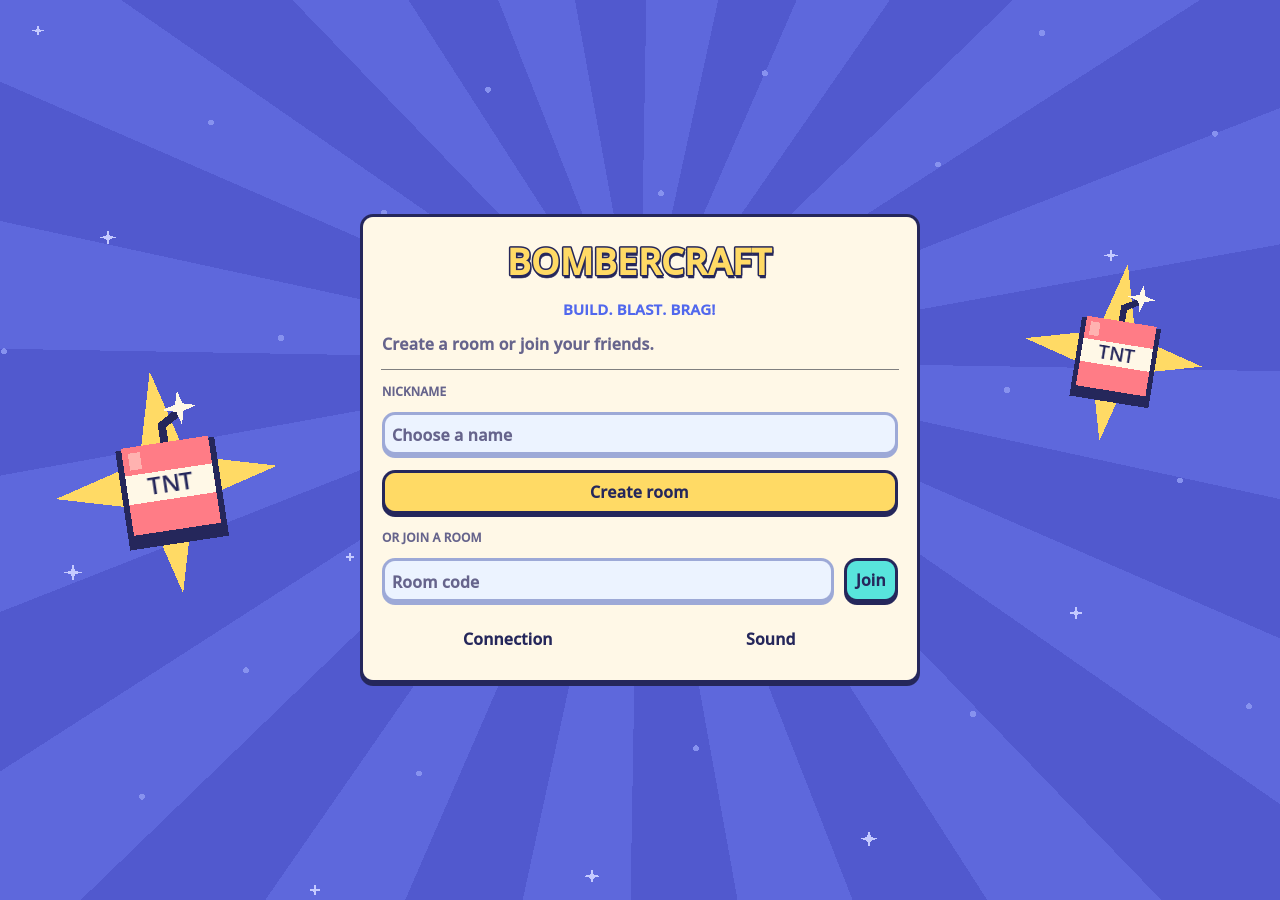
==== index.html @ b87f7336 "Bump" ====
<!DOCTYPE html>
<html lang="en">
	<head>
		<meta charset="utf-8">
		<meta name="viewport" content="width=device-width, user-scalable=no, initial-scale=1.0">
		<title>BomberCraft</title>
		<style>
html, body, #canvas {
	margin: 0;
	padding: 0;
	border: 0;
}

body {
	color: white;
	background-color: black;
	overflow: hidden;
	touch-action: none;
}

#canvas {
	display: block;
}

#canvas:focus {
	outline: none;
}

#status, #status-splash, #status-progress {
	position: absolute;
	left: 0;
	right: 0;
}

#status, #status-splash {
	top: 0;
	bottom: 0;
}

#status {
	background-color: #242424;
	display: flex;
	flex-direction: column;
	justify-content: center;
	align-items: center;
	visibility: hidden;
}

#status-splash {
	max-height: 100%;
	max-width: 100%;
	margin: auto;
}

#status-splash.show-image--false {
	display: none;
}

#status-splash.fullsize--true {
	height: 100%;
	width: 100%;
	object-fit: contain;
}

#status-splash.use-filter--false {
	image-rendering: pixelated;
}

#status-progress, #status-notice {
	display: none;
}

#status-progress {
	bottom: 10%;
	width: 50%;
	margin: 0 auto;
}

#status-notice {
	background-color: #5b3943;
	border-radius: 0.5rem;
	border: 1px solid #9b3943;
	color: #e0e0e0;
	font-family: 'Noto Sans', 'Droid Sans', Arial, sans-serif;
	line-height: 1.3;
	margin: 0 2rem;
	overflow: hidden;
	padding: 1rem;
	text-align: center;
	z-index: 1;
}
		</style>
		<link id="-gd-engine-icon" rel="icon" type="image/png" href="index.icon.png" />
<link rel="apple-touch-icon" href="index.apple-touch-icon.png"/>

	</head>
	<body>
		<canvas id="canvas">
			Your browser does not support the canvas tag.
		</canvas>

		<noscript>
			Your browser does not support JavaScript.
		</noscript>

		<div id="status">
			<img id="status-splash" class="show-image--true fullsize--true use-filter--true" src="index.png" alt="">
			<progress id="status-progress"></progress>
			<div id="status-notice"></div>
		</div>

		<script src="index.js"></script>
		<script>
const GODOT_CONFIG = {"args":[],"canvasResizePolicy":2,"emscriptenPoolSize":8,"ensureCrossOriginIsolationHeaders":true,"executable":"index","experimentalVK":false,"fileSizes":{"index.pck":585240,"index.wasm":37902138},"focusCanvas":true,"gdextensionLibs":[],"godotPoolSize":4};
const GODOT_THREADS_ENABLED = false;
const engine = new Engine(GODOT_CONFIG);

(function () {
	const statusOverlay = document.getElementById('status');
	const statusProgress = document.getElementById('status-progress');
	const statusNotice = document.getElementById('status-notice');

	let initializing = true;
	let statusMode = '';

	function setStatusMode(mode) {
		if (statusMode === mode || !initializing) {
			return;
		}
		if (mode === 'hidden') {
			statusOverlay.remove();
			initializing = false;
			return;
		}
		statusOverlay.style.visibility = 'visible';
		statusProgress.style.display = mode === 'progress' ? 'block' : 'none';
		statusNotice.style.display = mode === 'notice' ? 'block' : 'none';
		statusMode = mode;
	}

	function setStatusNotice(text) {
		while (statusNotice.lastChild) {
			statusNotice.removeChild(statusNotice.lastChild);
		}
		const lines = text.split('\n');
		lines.forEach((line) => {
			statusNotice.appendChild(document.createTextNode(line));
			statusNotice.appendChild(document.createElement('br'));
		});
	}

	function displayFailureNotice(err) {
		console.error(err);
		if (err instanceof Error) {
			setStatusNotice(err.message);
		} else if (typeof err === 'string') {
			setStatusNotice(err);
		} else {
			setStatusNotice('An unknown error occurred.');
		}
		setStatusMode('notice');
		initializing = false;
	}

	const missing = Engine.getMissingFeatures({
		threads: GODOT_THREADS_ENABLED,
	});

	if (missing.length !== 0) {
		if (GODOT_CONFIG['serviceWorker'] && GODOT_CONFIG['ensureCrossOriginIsolationHeaders'] && 'serviceWorker' in navigator) {
			let serviceWorkerRegistrationPromise;
			try {
				serviceWorkerRegistrationPromise = navigator.serviceWorker.getRegistration();
			} catch (err) {
				serviceWorkerRegistrationPromise = Promise.reject(new Error('Service worker registration failed.'));
			}
			// There's a chance that installing the service worker would fix the issue
			Promise.race([
				serviceWorkerRegistrationPromise.then((registration) => {
					if (registration != null) {
						return Promise.reject(new Error('Service worker already exists.'));
					}
					return registration;
				}).then(() => engine.installServiceWorker()),
				// For some reason, `getRegistration()` can stall
				new Promise((resolve) => {
					setTimeout(() => resolve(), 2000);
				}),
			]).then(() => {
				// Reload if there was no error.
				window.location.reload();
			}).catch((err) => {
				console.error('Error while registering service worker:', err);
			});
		} else {
			// Display the message as usual
			const missingMsg = 'Error\nThe following features required to run Godot projects on the Web are missing:\n';
			displayFailureNotice(missingMsg + missing.join('\n'));
		}
	} else {
		setStatusMode('progress');
		engine.startGame({
			'onProgress': function (current, total) {
				if (current > 0 && total > 0) {
					statusProgress.value = current;
					statusProgress.max = total;
				} else {
					statusProgress.removeAttribute('value');
					statusProgress.removeAttribute('max');
				}
			},
		}).then(() => {
			setStatusMode('hidden');
		}, displayFailureNotice);
	}
}());
		</script>
	</body>
</html>
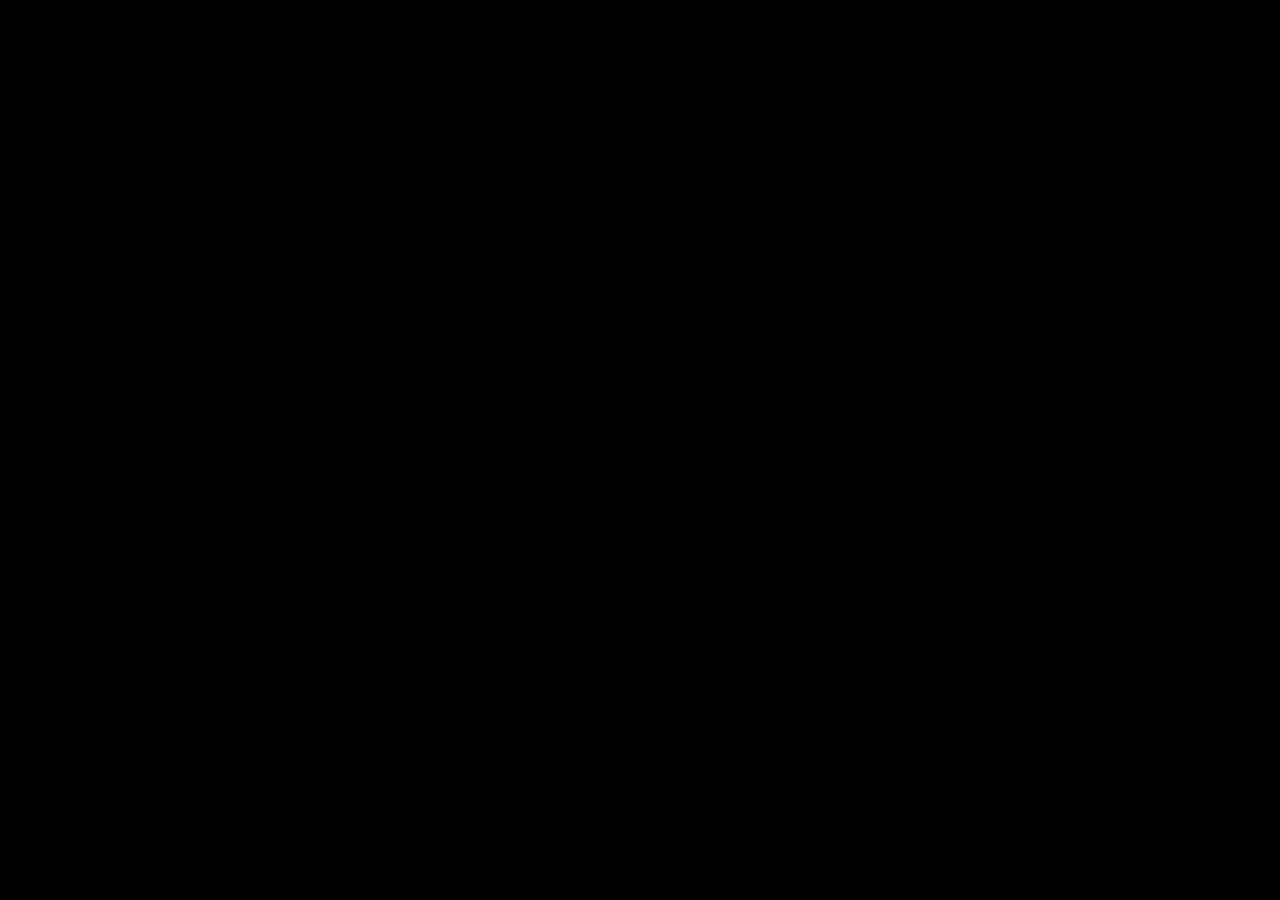
==== commit 610ad6ba: "Remove debug" ====
--- a/index.html
+++ b/index.html
@@ -111,7 +111,7 @@
 
 		<script src="index.js"></script>
 		<script>
-const GODOT_CONFIG = {"args":[],"canvasResizePolicy":2,"emscriptenPoolSize":8,"ensureCrossOriginIsolationHeaders":true,"executable":"index","experimentalVK":false,"fileSizes":{"index.pck":585240,"index.wasm":37902138},"focusCanvas":true,"gdextensionLibs":[],"godotPoolSize":4};
+const GODOT_CONFIG = {"args":[],"canvasResizePolicy":2,"emscriptenPoolSize":8,"ensureCrossOriginIsolationHeaders":true,"executable":"index","experimentalVK":false,"fileSizes":{"index.pck":585240,"index.wasm":39514754},"focusCanvas":true,"gdextensionLibs":[],"godotPoolSize":4};
 const GODOT_THREADS_ENABLED = false;
 const engine = new Engine(GODOT_CONFIG);
 
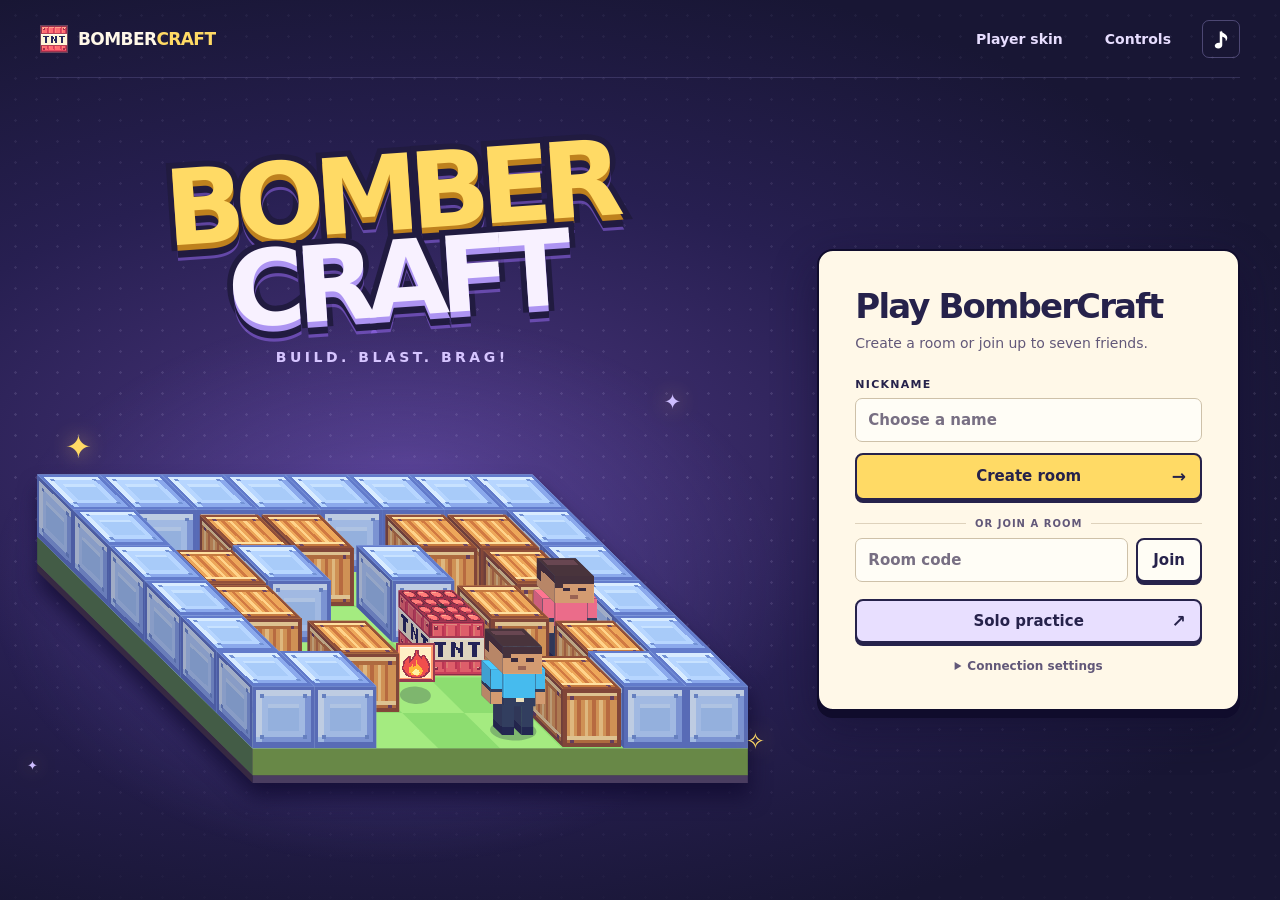
==== commit 7bd772b5: "New HTML5 version" ====
--- a/index.html
+++ b/index.html
@@ -1,220 +1,180 @@
-<!DOCTYPE html>
+<!doctype html>
 <html lang="en">
-	<head>
-		<meta charset="utf-8">
-		<meta name="viewport" content="width=device-width, user-scalable=no, initial-scale=1.0">
-		<title>BomberCraft</title>
-		<style>
-html, body, #canvas {
-	margin: 0;
-	padding: 0;
-	border: 0;
-}
+<head>
+  <meta charset="utf-8">
+  <meta name="viewport" content="width=device-width, initial-scale=1">
+  <meta name="theme-color" content="#19163b">
+  <meta name="description" content="BomberCraft is a voxel arena game for up to eight players. Set the fuse and be the last player standing.">
+  <link rel="icon" href="./assets/tnt.svg" type="image/svg+xml">
+  <link rel="stylesheet" href="./style.css">
+  <title>BomberCraft</title>
+</head>
+<body>
+  <div class="cabinet">
+    <header class="topbar">
+      <button class="brand" type="button" data-leave aria-label="BomberCraft home">
+        <img src="./assets/tnt.svg" alt="" width="28" height="28">
+        <span>BOMBER<span>CRAFT</span></span>
+      </button>
+      <div id="round-clock" class="round-clock" hidden>
+        <span id="round-label">ROUND 1</span><time id="timer">02:00</time>
+      </div>
+      <div class="top-actions">
+        <button class="top-button" type="button" data-skin>Player skin</button>
+        <button class="top-button" type="button" data-help>Controls</button>
+        <button class="top-button sound-button" type="button" data-sound aria-label="Sound settings">
+          <img src="./assets/sound_icon.svg" alt="" width="20" height="20">
+        </button>
+      </div>
+    </header>
 
-body {
-	color: white;
-	background-color: black;
-	overflow: hidden;
-	touch-action: none;
-}
+    <main>
+      <section id="home" class="home screen">
+        <div class="marquee">
+          <h1><span>BOMBER</span><span>CRAFT</span></h1>
+          <p>BUILD. BLAST. BRAG!</p>
+          <div class="hero-board" aria-hidden="true">
+            <span class="spark spark-one">✦</span><span class="spark spark-two">✦</span>
+            <span class="spark spark-three">✧</span><span class="spark spark-four">✦</span>
+            <canvas id="preview" width="700" height="435"></canvas>
+          </div>
+        </div>
+        <section class="panel home-panel" aria-labelledby="play-title">
+          <h2 id="play-title">Play BomberCraft</h2>
+          <p class="muted">Create a room or join up to seven friends.</p>
+          <form id="room-form">
+            <label for="nickname">Nickname</label>
+            <input id="nickname" name="nickname" maxlength="20" autocomplete="nickname" placeholder="Choose a name">
+            <button class="button gold full" id="create" type="submit" value="create">Create room <span aria-hidden="true">→</span></button>
+            <div class="divider">or join a room</div>
+            <div class="join-row">
+              <input id="code" name="code" aria-label="Room code" maxlength="32" spellcheck="false" autocomplete="off" placeholder="Room code">
+              <button class="button cream" id="join" type="submit" value="join">Join</button>
+            </div>
+          </form>
+          <button class="button violet full practice" id="practice" type="button">Solo practice <span aria-hidden="true">↗</span></button>
+          <details id="connection">
+            <summary>Connection settings</summary>
+            <label for="endpoint">Game server address</label>
+            <input id="endpoint" type="url" spellcheck="false" autocomplete="off">
+          </details>
+          <p id="status" class="form-status" role="status" hidden></p>
+          <button class="button cream full" id="cancel" type="button" hidden>Cancel</button>
+        </section>
+      </section>
 
-#canvas {
-	display: block;
-}
+      <section id="lobby" class="screen centered" hidden>
+        <div class="panel lobby-panel">
+          <div class="panel-header"><h1>Party lobby</h1><button class="button cream small" type="button" data-leave>Leave</button></div>
+          <label for="room-code">Room code</label>
+          <div class="join-row">
+            <input id="room-code" readonly>
+            <button class="button violet" type="button" id="copy-code">Copy</button>
+          </div>
+          <p id="player-count" class="eyebrow"></p>
+          <ul id="slots" class="slots"></ul>
+          <p id="lobby-hint" class="muted" role="status"></p>
+          <div class="lobby-actions">
+            <button class="button green" type="button" id="ready">Ready up</button>
+            <button class="button gold" type="button" id="start">Start game</button>
+          </div>
+        </div>
+      </section>
 
-#canvas:focus {
-	outline: none;
-}
+      <section id="game" class="screen game" aria-label="Arena" hidden>
+        <div class="game-heading">
+          <p id="game-mode" class="eyebrow"></p>
+          <button class="top-button" type="button" data-leave>Exit</button>
+        </div>
+        <div class="arena-shell">
+          <canvas id="arena" tabindex="-1" width="960" height="600" aria-label="BomberCraft arena"></canvas>
+          <div id="round-notice" class="round-notice" role="status" hidden></div>
+        </div>
+        <div class="game-footer">
+          <div class="upgrades" aria-label="Power-ups">
+            <span><img src="./assets/powerup_fire.svg" alt="Blast radius" title="Blast radius"> <b id="fire">1</b></span>
+            <span><img src="./assets/powerup_bomb.svg" alt="Bomb capacity" title="Bomb capacity"> <b id="bombs">1</b></span>
+            <span><img src="./assets/powerup_skate.svg" alt="Speed level" title="Speed level"> <b id="speed">0</b></span>
+          </div>
+          <p id="game-hint" class="keyboard-hint">WASD / Arrows to move · Space for TNT</p>
+        </div>
+        <div class="touch-controls" aria-label="Touch controls">
+          <div class="dpad">
+            <button type="button" data-dir="3" class="up" aria-label="Move up">▲</button>
+            <button type="button" data-dir="1" class="left" aria-label="Move left">◀</button>
+            <button type="button" data-dir="2" class="down" aria-label="Move down">▼</button>
+            <button type="button" data-dir="0" class="right" aria-label="Move right">▶</button>
+          </div>
+          <button type="button" class="button gold touch-tnt" id="touch-tnt">TNT</button>
+        </div>
+      </section>
 
-#status, #status-splash, #status-progress {
-	position: absolute;
-	left: 0;
-	right: 0;
-}
+      <section id="results" class="screen centered" hidden>
+        <div class="panel results-panel">
+          <div class="panel-header"><h1 id="results-title"></h1><button class="button cream small" type="button" data-leave>Exit</button></div>
+          <div class="podium">
+            <div id="hero-trophy" class="hero-trophy" aria-hidden="true"></div>
+            <h2 id="winner"></h2><p id="result-summary"></p>
+          </div>
+          <ol id="standings" class="standings"></ol>
+          <p class="results-countdown" id="results-countdown"></p>
+          <button class="button gold full" type="button" id="retry" hidden>Practice again</button>
+        </div>
+      </section>
+    </main>
+  </div>
 
-#status, #status-splash {
-	top: 0;
-	bottom: 0;
-}
-
-#status {
-	background-color: #242424;
-	display: flex;
-	flex-direction: column;
-	justify-content: center;
-	align-items: center;
-	visibility: hidden;
-}
-
-#status-splash {
-	max-height: 100%;
-	max-width: 100%;
-	margin: auto;
-}
-
-#status-splash.show-image--false {
-	display: none;
-}
-
-#status-splash.fullsize--true {
-	height: 100%;
-	width: 100%;
-	object-fit: contain;
-}
-
-#status-splash.use-filter--false {
-	image-rendering: pixelated;
-}
-
-#status-progress, #status-notice {
-	display: none;
-}
-
-#status-progress {
-	bottom: 10%;
-	width: 50%;
-	margin: 0 auto;
-}
-
-#status-notice {
-	background-color: #5b3943;
-	border-radius: 0.5rem;
-	border: 1px solid #9b3943;
-	color: #e0e0e0;
-	font-family: 'Noto Sans', 'Droid Sans', Arial, sans-serif;
-	line-height: 1.3;
-	margin: 0 2rem;
-	overflow: hidden;
-	padding: 1rem;
-	text-align: center;
-	z-index: 1;
-}
-		</style>
-		<link id="-gd-engine-icon" rel="icon" type="image/png" href="index.icon.png" />
-<link rel="apple-touch-icon" href="index.apple-touch-icon.png"/>
-
-	</head>
-	<body>
-		<canvas id="canvas">
-			Your browser does not support the canvas tag.
-		</canvas>
-
-		<noscript>
-			Your browser does not support JavaScript.
-		</noscript>
-
-		<div id="status">
-			<img id="status-splash" class="show-image--true fullsize--true use-filter--true" src="index.png" alt="">
-			<progress id="status-progress"></progress>
-			<div id="status-notice"></div>
-		</div>
-
-		<script src="index.js"></script>
-		<script>
-const GODOT_CONFIG = {"args":[],"canvasResizePolicy":2,"emscriptenPoolSize":8,"ensureCrossOriginIsolationHeaders":true,"executable":"index","experimentalVK":false,"fileSizes":{"index.pck":585240,"index.wasm":39514754},"focusCanvas":true,"gdextensionLibs":[],"godotPoolSize":4};
-const GODOT_THREADS_ENABLED = false;
-const engine = new Engine(GODOT_CONFIG);
-
-(function () {
-	const statusOverlay = document.getElementById('status');
-	const statusProgress = document.getElementById('status-progress');
-	const statusNotice = document.getElementById('status-notice');
-
-	let initializing = true;
-	let statusMode = '';
-
-	function setStatusMode(mode) {
-		if (statusMode === mode || !initializing) {
-			return;
-		}
-		if (mode === 'hidden') {
-			statusOverlay.remove();
-			initializing = false;
-			return;
-		}
-		statusOverlay.style.visibility = 'visible';
-		statusProgress.style.display = mode === 'progress' ? 'block' : 'none';
-		statusNotice.style.display = mode === 'notice' ? 'block' : 'none';
-		statusMode = mode;
-	}
-
-	function setStatusNotice(text) {
-		while (statusNotice.lastChild) {
-			statusNotice.removeChild(statusNotice.lastChild);
-		}
-		const lines = text.split('\n');
-		lines.forEach((line) => {
-			statusNotice.appendChild(document.createTextNode(line));
-			statusNotice.appendChild(document.createElement('br'));
-		});
-	}
-
-	function displayFailureNotice(err) {
-		console.error(err);
-		if (err instanceof Error) {
-			setStatusNotice(err.message);
-		} else if (typeof err === 'string') {
-			setStatusNotice(err);
-		} else {
-			setStatusNotice('An unknown error occurred.');
-		}
-		setStatusMode('notice');
-		initializing = false;
-	}
-
-	const missing = Engine.getMissingFeatures({
-		threads: GODOT_THREADS_ENABLED,
-	});
-
-	if (missing.length !== 0) {
-		if (GODOT_CONFIG['serviceWorker'] && GODOT_CONFIG['ensureCrossOriginIsolationHeaders'] && 'serviceWorker' in navigator) {
-			let serviceWorkerRegistrationPromise;
-			try {
-				serviceWorkerRegistrationPromise = navigator.serviceWorker.getRegistration();
-			} catch (err) {
-				serviceWorkerRegistrationPromise = Promise.reject(new Error('Service worker registration failed.'));
-			}
-			// There's a chance that installing the service worker would fix the issue
-			Promise.race([
-				serviceWorkerRegistrationPromise.then((registration) => {
-					if (registration != null) {
-						return Promise.reject(new Error('Service worker already exists.'));
-					}
-					return registration;
-				}).then(() => engine.installServiceWorker()),
-				// For some reason, `getRegistration()` can stall
-				new Promise((resolve) => {
-					setTimeout(() => resolve(), 2000);
-				}),
-			]).then(() => {
-				// Reload if there was no error.
-				window.location.reload();
-			}).catch((err) => {
-				console.error('Error while registering service worker:', err);
-			});
-		} else {
-			// Display the message as usual
-			const missingMsg = 'Error\nThe following features required to run Godot projects on the Web are missing:\n';
-			displayFailureNotice(missingMsg + missing.join('\n'));
-		}
-	} else {
-		setStatusMode('progress');
-		engine.startGame({
-			'onProgress': function (current, total) {
-				if (current > 0 && total > 0) {
-					statusProgress.value = current;
-					statusProgress.max = total;
-				} else {
-					statusProgress.removeAttribute('value');
-					statusProgress.removeAttribute('max');
-				}
-			},
-		}).then(() => {
-			setStatusMode('hidden');
-		}, displayFailureNotice);
-	}
-}());
-		</script>
-	</body>
+  <dialog id="help-dialog" class="panel">
+    <form method="dialog">
+      <div class="panel-header"><h2>Controls</h2><button class="button cream small" aria-label="Close controls">Close</button></div>
+      <dl class="controls-list"><div><dt>Move</dt><dd>WASD / Arrow keys</dd></div><div><dt>Place or throw TNT</dt><dd>Space</dd></div></dl>
+      <p>After elimination, steer your boat along the outer wall and throw TNT back into the arena. Boats leave when sudden death begins.</p>
+      <p class="muted">The round continues while this window is open.</p>
+    </form>
+  </dialog>
+  <dialog id="sound-dialog" class="panel">
+    <form method="dialog">
+      <div class="panel-header"><h2>Sound</h2><button class="button cream small" aria-label="Close sound settings">Done</button></div>
+      <label class="volume"><span>Music</span><input id="music" type="range" min="0" max="100" value="35"></label>
+      <label class="volume"><span>Effects</span><input id="effects" type="range" min="0" max="100" value="65"></label>
+      <label class="mute"><input id="muted" type="checkbox"> Mute all sound</label>
+    </form>
+  </dialog>
+  <dialog id="skin-dialog" class="panel" aria-labelledby="skin-title">
+    <form method="dialog">
+      <div class="panel-header"><h2 id="skin-title">Player skin</h2><button class="button cream small" aria-label="Close player skin">Done</button></div>
+      <div class="skin-layout">
+        <section aria-label="3D player preview">
+          <canvas class="player-viewer" width="480" height="380" tabindex="0" aria-label="Rotatable player model" aria-describedby="player-viewer-help"></canvas>
+          <p id="player-viewer-help" class="muted viewer-help">Drag or use arrow keys to rotate. Scroll or use the slider to zoom.</p>
+          <div class="viewer-controls">
+            <label class="viewer-zoom"><span>Zoom</span><input type="range" min="70" max="160" value="100" step="5" data-viewer-zoom></label>
+            <button class="button cream small" type="button" data-viewer-reset>Reset view</button>
+          </div>
+        </section>
+        <section class="skin-sheet" aria-label="PNG texture">
+          <h3>PNG texture</h3>
+          <canvas class="skin-preview" width="64" height="32" aria-label="Player skin texture"></canvas>
+          <p>Exports use BomberCraft’s 64 × 32 format. Keep the four marked pixels intact when editing.</p>
+          <div class="skin-actions">
+            <button class="button violet" type="button" data-import-skin="bombercraft">Import PNG</button>
+            <button class="button gold" type="button" data-export-skin>Export PNG</button>
+          </div>
+          <div class="skin-actions skin-actions-secondary">
+            <button class="button violet" type="button" data-import-skin="minecraft">Import Minecraft Skin</button>
+            <button class="button cream" type="button" data-reset-skin>Restore default</button>
+          </div>
+          <input type="file" accept="image/png,.png" data-skin-file="bombercraft" aria-label="Select BomberCraft skin PNG" hidden>
+          <input type="file" accept="image/png,.png" data-skin-file="minecraft" aria-label="Select Minecraft skin PNG" hidden>
+          <p class="muted" role="status"></p>
+          <p class="muted skin-import-note">Import skins you have permission to use. BomberCraft is independent of Mojang and Microsoft.</p>
+        </section>
+      </div>
+    </form>
+  </dialog>
+  <template id="trophy-template">
+    <svg viewBox="0 0 32 32" aria-hidden="true"><path d="M8 8H3v4c0 4 3 6 8 6m13-10h5v4c0 4-3 6-8 6M16 20v6m-6 2h12" fill="none" stroke="currentColor" stroke-width="3"/><path d="M8 4h16v8c0 5-3 9-8 9s-8-4-8-9z" fill="currentColor"/><path d="M11 7h3v8h-3z" fill="#fff1b7"/></svg>
+  </template>
+  <script type="module" src="./main.js"></script>
+</body>
 </html>
-
--- a/style.css
+++ b/style.css
@@ -0,0 +1,294 @@
+:root {
+  color-scheme: dark;
+  --bg: #19163b;
+  --ink: #26224b;
+  --cream: #fff8e8;
+  --gold: #ffda65;
+  --lavender: #d1c8ff;
+  --muted: #625879;
+  --violet: #a89bff;
+  font-family: "DM Sans", system-ui, sans-serif;
+  font-synthesis: none;
+  color: var(--cream);
+  background: var(--bg);
+}
+*, *::before, *::after { box-sizing: border-box; }
+[hidden] { display: none !important; }
+body {
+  margin: 0;
+  min-width: 280px;
+  min-height: 100dvh;
+  background: radial-gradient(ellipse at 32% 51%, #4b367e 0%, #271f51 44%, #181634 78%);
+}
+body::before {
+  content: "";
+  position: fixed;
+  inset: 0;
+  pointer-events: none;
+  background: radial-gradient(circle, #e2d6ff24 1px, transparent 1.5px) 5px 5px / 21px 21px;
+  mask-image: linear-gradient(#0005, #000 55%, #0002);
+  z-index: 0;
+}
+button, input { font: inherit; }
+button { cursor: pointer; }
+button:disabled { cursor: default; }
+:focus-visible { outline: 3px solid #977cfe; outline-offset: 3px; }
+h1, h2, p, dl, dd { margin: 0; }
+.cabinet { width: min(100% - 80px, 1240px); margin-inline: auto; position: relative; }
+.topbar {
+  min-height: 78px;
+  display: flex;
+  align-items: center;
+  justify-content: space-between;
+  border-bottom: 1px solid #bfb4ff2b;
+  position: relative;
+}
+.brand, .top-button {
+  color: var(--cream);
+  background: transparent;
+  border: none;
+  display: inline-flex;
+  align-items: center;
+  gap: 10px;
+  padding: 8px 0;
+  font-weight: 850;
+}
+.brand { letter-spacing: -.035em; font-size: 17px; }
+.brand img { image-rendering: pixelated; border: 1px solid #f7969b5c; }
+.brand span span { color: var(--gold); }
+.top-actions { display: flex; align-items: center; gap: 20px; }
+.top-button { font-size: 14px; padding: 8px 11px; border-radius: 7px; color: #e7ddff; }
+.top-button:hover { background: #fff2; }
+.sound-button { border: 1px solid #bfb4ff50; padding: 8px; }
+.sound-button img { filter: brightness(0) invert(1); }
+.screen { padding-block: 26px; }
+.home {
+  min-height: calc(100dvh - 78px);
+  display: grid;
+  grid-template-columns: minmax(0, 1.5fr) minmax(305px, .9fr);
+  align-items: center;
+  gap: clamp(26px, 5.7vw, 84px);
+  padding-block: 36px 54px;
+}
+.marquee { position: relative; text-align: center; isolation: isolate; min-width: 0; }
+.marquee h1 {
+  font-family: "Archivo Black", "Arial Black", system-ui, sans-serif;
+  font-weight: 1000;
+  font-size: clamp(47px, 8.2vw, 112px);
+  letter-spacing: -.09em;
+  line-height: .82;
+  transform: rotate(-4deg);
+  margin: 0 auto 21px;
+  position: relative;
+  z-index: 2;
+  paint-order: stroke fill;
+  -webkit-text-stroke: .11em #211b40;
+  text-shadow: 0 .055em #be811e, 0 .092em #211b40, 0 .122em #211b40, 0 .15em #9a6cf680;
+}
+.marquee h1 span { display: block; color: var(--gold); }
+.marquee h1 span + span { color: #f8f1ff; text-shadow: 0 .055em #ad94f2, 0 .09em #211b40, 0 .12em #211b40, 0 .15em #9a6cf680; }
+.marquee > p { color: #d6c5ff; font-size: clamp(10px, 1.4vw, 14px); font-weight: 900; letter-spacing: .25em; margin-top: 26px; position: relative; z-index: 2; }
+.hero-board { position: relative; margin: 6px -4% -5%; }
+.hero-board::before {
+  content: "";
+  position: absolute;
+  inset: -14% -4% -6%;
+  background: radial-gradient(ellipse, #9775ff74 0%, #7662cc36 36%, transparent 69%);
+  z-index: -1;
+}
+.hero-board canvas { width: 100%; aspect-ratio: 700 / 435; height: auto; display: block; filter: drop-shadow(2px 14px 10px #110b31cf); }
+.spark { color: var(--gold); position: absolute; text-shadow: 0 0 20px #ffd6679c; z-index: 1; }
+.spark-one { top: 12%; left: 7%; font-size: 32px; }
+.spark-two { top: 4%; right: 12%; font-size: 21px; color: #cdbdff; }
+.spark-three { bottom: 19%; right: 1%; font-size: 23px; }
+.spark-four { bottom: 15%; left: 2%; font-size: 13px; color: #cdbdff; }
+.panel {
+  color-scheme: light;
+  color: var(--ink);
+  background: var(--cream);
+  border: 2px solid #100c2c;
+  border-radius: 16px;
+  box-shadow: 0 7px #100c2c, 0 16px 44px #100c2c7a;
+  padding: clamp(20px, 3vw, 36px);
+}
+.home-panel { width: 100%; max-width: 425px; justify-self: end; }
+.panel h1, .panel h2 { font-weight: 950; font-size: clamp(24px, 3vw, 34px); line-height: 1.12; letter-spacing: -.055em; }
+.panel .muted { color: var(--muted); line-height: 1.5; font-size: 14px; }
+.home-panel > .muted { margin: 7px 0 24px; }
+label, .eyebrow { display: block; font-size: 11px; font-weight: 900; text-transform: uppercase; letter-spacing: .115em; }
+label + input, .lobby-panel > label + .join-row { margin-top: 7px; }
+input:not([type=range], [type=checkbox]) {
+  width: 100%;
+  min-width: 0;
+  border: 1px solid #cec1a9;
+  border-radius: 7px;
+  color: var(--ink);
+  background: #fffdf6;
+  font-size: 15px;
+  font-weight: 650;
+  min-height: 44px;
+  padding: 0 12px;
+}
+input::placeholder { color: #786f83; opacity: 1; }
+.button {
+  color: var(--ink);
+  min-height: 44px;
+  border: 2px solid var(--ink);
+  border-radius: 8px;
+  box-shadow: 0 3px var(--ink);
+  font-weight: 900;
+  font-size: 15px;
+  padding: 5px 15px;
+  margin-bottom: 3px;
+}
+.button:hover:not(:disabled) { filter: brightness(1.06); transform: translateY(-1px); }
+.button:active:not(:disabled) { transform: translateY(2px); box-shadow: 0 1px var(--ink); }
+.button:disabled { opacity: .55; }
+.cream { background: #fffdf5; }
+.gold { background: var(--gold); }
+.violet { background: #e8dfff; }
+.green { background: #a3e9a9; }
+.coral { background: #ff9da8; }
+.small { min-height: 36px; font-size: 13px; padding-inline: 12px; }
+.full { display: flex; align-items: center; justify-content: center; position: relative; width: 100%; }
+.full span { position: absolute; right: 14px; font-size: 17px; }
+#create { margin-top: 11px; min-height: 47px; }
+.divider { display: flex; align-items: center; gap: 9px; text-transform: uppercase; color: var(--muted); font-size: 10px; font-weight: 900; letter-spacing: .1em; margin: 18px 0 9px; }
+.divider::before, .divider::after { content: ""; flex: 1; height: 1px; background: #ded2bc; }
+.join-row { display: grid; grid-template-columns: minmax(0, 1fr) auto; gap: 8px; align-items: start; }
+.practice { margin-top: 14px; }
+details { margin-top: 16px; }
+summary { width: fit-content; margin-inline: auto; color: var(--muted); cursor: pointer; font-size: 12px; font-weight: 750; }
+details label { margin-top: 13px; }
+.form-status { color: #a4234f; font-size: 13px; margin: 12px 0 5px; line-height: 1.4; overflow-wrap: anywhere; }
+#cancel { margin-top: 12px; }
+.centered { display: grid; place-items: center; min-height: calc(100dvh - 78px); }
+.centered > .panel { width: min(100%, 540px); }
+.panel-header { display: flex; justify-content: space-between; align-items: center; gap: 15px; margin-bottom: 19px; }
+.lobby-panel > .eyebrow { margin: 18px 0 10px; color: var(--muted); }
+.slots, .standings { list-style: none; padding: 0; margin: 0; }
+.slots { display: grid; grid-template-columns: 1fr 1fr; gap: 8px; }
+.slots li, .standings li { border: 1px solid #e3d7bf; border-radius: 7px; background: #fffdf5; padding: 8px 10px; min-width: 0; }
+.slots li { border-left: 5px solid var(--slot, #cfc4d3); }
+.slots strong, .standings strong { display: block; overflow: hidden; text-overflow: ellipsis; white-space: nowrap; font-size: 14px; }
+.slots small { letter-spacing: .06em; color: var(--muted); font-size: 10px; font-weight: 800; }
+#lobby-hint { margin: 14px 0 10px; }
+.lobby-actions { display: flex; gap: 9px; }
+.lobby-actions > * { flex: 1; }
+.round-clock { position: absolute; left: 50%; transform: translateX(-50%); display: flex; align-items: center; gap: 12px; }
+.round-clock span { font-size: 11px; letter-spacing: .1em; font-weight: 900; color: var(--lavender); white-space: nowrap; }
+.round-clock time { background: var(--gold); min-width: 83px; text-align: center; padding: 4px 10px; border: 2px solid #14102e; border-radius: 7px; box-shadow: 0 3px #14102e; color: var(--ink); font-size: 24px; font-weight: 950; font-variant-numeric: tabular-nums; line-height: 1.1; }
+.round-clock.hurry time { background: #ff8592; }
+.game { --arena-aspect: 1.32; width: min(100%, calc((100dvh - 202px) * var(--arena-aspect)), 930px); min-width: min(100%, 500px); margin-inline: auto; padding-block: 12px 18px; }
+.game-heading, .game-footer { display: flex; align-items: center; justify-content: space-between; color: var(--lavender); }
+.game-heading { min-height: 35px; }
+.game-heading .top-button { padding: 4px 10px; }
+.arena-shell { position: relative; background: radial-gradient(ellipse at 50% 28%, #90a9ea, #4a4094 70%, #38306d); border: 2px solid #9c83dc; box-shadow: 0 5px #100c2c, 0 10px 35px #110b31; border-radius: 13px; overflow: hidden; }
+#arena { width: 100%; aspect-ratio: var(--arena-aspect); height: auto; display: block; touch-action: none; }
+.round-notice { position: absolute; left: 50%; top: 8%; transform: translateX(-50%); max-width: 95%; width: max-content; text-align: center; padding: 7px 14px; border-radius: 8px; border: 2px solid var(--ink); box-shadow: 0 3px var(--ink); background: var(--gold); color: var(--ink); font-weight: 950; }
+.game-footer { gap: 10px; margin-top: 14px; }
+.upgrades, .upgrades span { display: flex; align-items: center; gap: 6px; }
+.upgrades { gap: 5px; }
+.upgrades span { background: #1b143ad9; padding: 4px 8px; border: 1px solid #a791e15c; border-radius: 6px; font-size: 13px; }
+.upgrades img { width: 18px; height: 18px; image-rendering: pixelated; }
+.keyboard-hint { font-size: 12px; text-align: right; }
+.touch-controls { display: none; align-items: center; justify-content: space-between; margin-top: 12px; touch-action: none; }
+.dpad { display: grid; grid-template: repeat(2, 40px) / repeat(3, 42px); gap: 4px; }
+.dpad button { color: var(--cream); background: #514183; border: 1px solid #a78de8; border-radius: 6px; touch-action: none; }
+.dpad button:active { background: #7561b2; }
+.dpad .up { grid-area: 1 / 2; }
+.dpad .left { grid-area: 2 / 1; }
+.dpad .down { grid-area: 2 / 2; }
+.dpad .right { grid-area: 2 / 3; }
+.touch-tnt { min-width: 74px; }
+.podium { border-radius: 9px; text-align: center; padding: 18px 8px; color: #fff9e8; background: radial-gradient(ellipse at 50% 20%, #735bc6, #39306d); margin-bottom: 12px; }
+.podium p { margin-top: 5px; font-size: 13px; color: #e4d9ff; }
+.hero-trophy svg { width: 60px; color: var(--gold); filter: drop-shadow(0 3px #39235c); }
+.standings { display: grid; gap: 5px; }
+.standings li { display: grid; grid-template-columns: 1fr auto; align-items: center; border-left: 5px solid var(--slot); }
+.standings li.awarded { background: #fff0b9; }
+.trophies { display: flex; gap: 4px; }
+.trophies svg { width: 20px; height: 20px; color: #bd8731; }
+.trophies svg.empty { color: #a9a1b3; opacity: .55; }
+.results-countdown { margin-top: 14px; font-size: 13px; font-weight: 800; text-align: center; color: var(--muted); }
+#retry { margin-top: 14px; }
+dialog.panel { width: min(calc(100% - 30px), 450px); }
+dialog::backdrop { background: #15112dcf; backdrop-filter: blur(4px); }
+dialog p { font-size: 14px; line-height: 1.5; }
+dialog p + p { margin-top: 9px; }
+#skin-dialog {
+  width: min(calc(100% - 32px), 860px);
+  max-height: calc(100dvh - 32px);
+  overflow: auto;
+}
+.skin-layout { display: grid; grid-template-columns: minmax(0, 3fr) minmax(220px, 2fr); gap: 24px; }
+.player-viewer {
+  display: block;
+  width: 100%;
+  height: clamp(190px, 52dvh, 380px);
+  border: 2px solid var(--ink);
+  border-radius: 10px;
+  background:
+    radial-gradient(ellipse at 50% 46%, #6552a6, transparent 75%),
+    radial-gradient(circle, #e2d6ff30 1px, transparent 1.5px) 0 0 / 16px 16px,
+    #2d2458;
+  cursor: grab;
+  touch-action: none;
+}
+.player-viewer:active { cursor: grabbing; }
+.viewer-help { margin-top: 8px; }
+.viewer-controls, .viewer-zoom { display: flex; align-items: center; gap: 10px; }
+.viewer-controls { justify-content: space-between; margin-top: 9px; }
+.viewer-zoom { flex: 1; }
+.viewer-zoom input { min-width: 0; width: 100%; accent-color: #7857c6; }
+.skin-sheet { align-self: start; min-width: 0; }
+.skin-sheet h3 { margin: 0 0 10px; font-size: 16px; }
+.skin-preview {
+  display: block;
+  width: 256px;
+  max-width: 100%;
+  height: auto;
+  margin: 0 0 14px;
+  background: conic-gradient(#e5dccd 25%, #fffaf0 0 50%, #e5dccd 0 75%, #fffaf0 0) 0 0 / 8px 8px;
+  image-rendering: pixelated;
+}
+.skin-actions { display: flex; flex-wrap: wrap; gap: 8px; margin: 12px 0 4px; }
+.skin-actions .button { flex: 1 0 auto; padding-inline: 9px; }
+.skin-actions-secondary { margin-top: 8px; }
+.panel .skin-import-note { margin-top: 8px; font-size: 12px; }
+.controls-list { margin-bottom: 14px; }
+.controls-list > div, .volume { display: flex; gap: 10px; align-items: center; justify-content: space-between; border-bottom: 1px solid #e5d8bd; padding: 11px 0; }
+.controls-list dt { font-size: 14px; font-weight: 800; }
+.controls-list dd { font-size: 13px; text-align: right; }
+.volume input { width: 65%; accent-color: #7857c6; }
+.mute { margin-top: 13px; display: flex; align-items: center; gap: 7px; }
+.mute input { accent-color: #7857c6; }
+@media (pointer: coarse) {
+  .touch-controls { display: flex; }
+  .game { width: min(100%, calc((100dvh - 292px) * var(--arena-aspect)), 930px); }
+}
+@media (max-width: 760px) {
+  .cabinet { width: calc(100% - 32px); }
+  .home { grid-template-columns: 1fr; gap: 16px; padding-block: 32px 38px; min-height: auto; }
+  .home-panel { justify-self: center; }
+  .marquee { width: min(100%, 450px); justify-self: center; }
+  .marquee h1 { font-size: clamp(48px, 12vw, 84px); }
+  .marquee > p { margin-top: 20px; }
+  .hero-board { width: 85%; margin: 0 auto -8%; }
+  .spark-one { font-size: 18px; }
+  .game { width: 100%; min-width: 0; }
+}
+@media (max-width: 490px) {
+  .game { --arena-aspect: 1.15; }
+  .topbar { min-height: 62px; }
+  .top-actions { gap: 5px; }
+  .top-button { padding-inline: 8px; }
+  .brand { font-size: 14px; gap: 6px; }
+  .brand img { width: 24px; height: 24px; }
+  .round-clock { gap: 4px; flex-direction: column; }
+  .round-clock span { font-size: 8px; }
+  .round-clock time { min-width: 59px; font-size: 17px; padding: 2px 5px; }
+  body[data-screen=game] .brand > span { display: none; }
+  .game-footer { margin-top: 11px; }
+  .keyboard-hint { font-size: 11px; }
+}
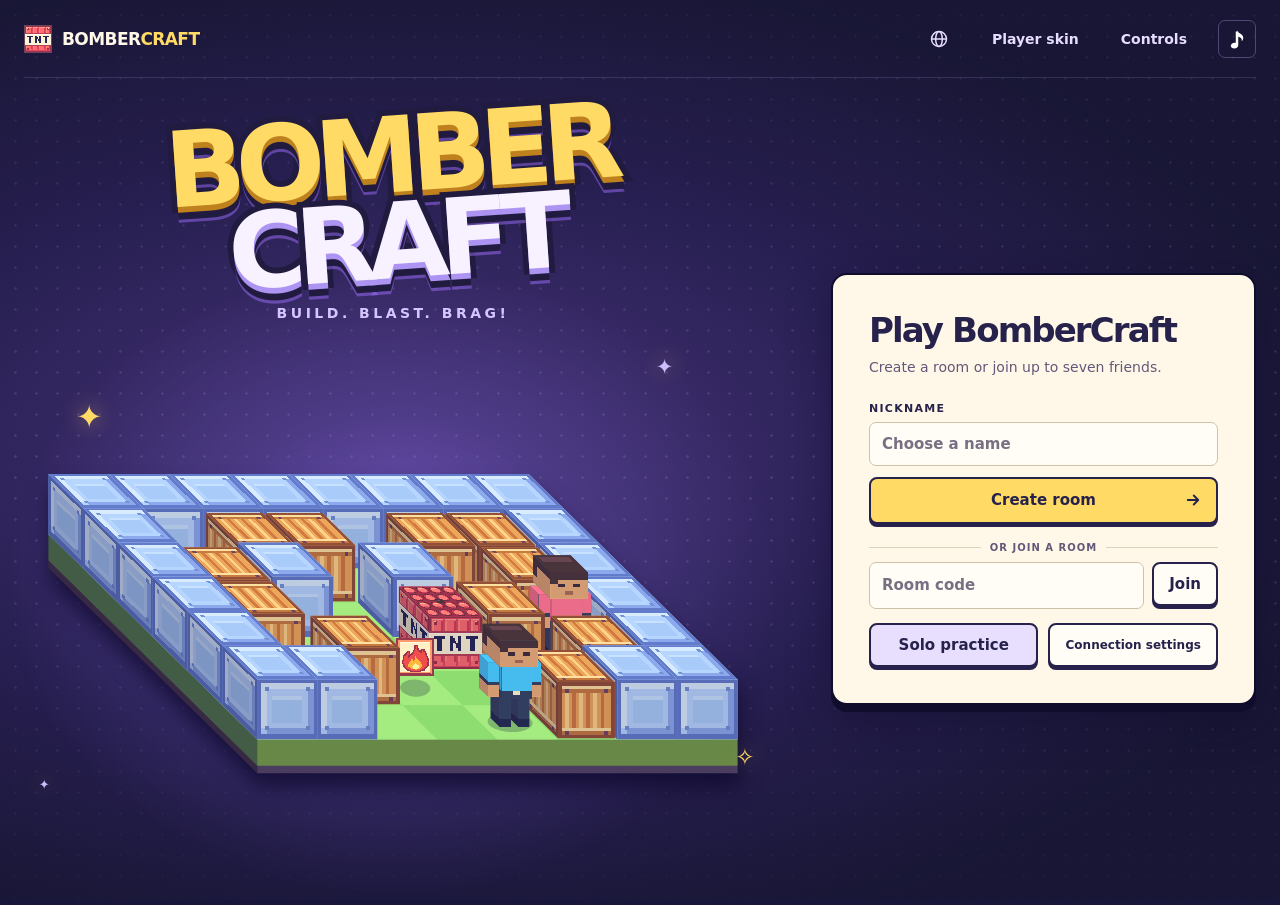
==== commit 681e978d: "Bump" ====
--- a/index.html
+++ b/index.html
@@ -2,9 +2,9 @@
 <html lang="en">
 <head>
   <meta charset="utf-8">
-  <meta name="viewport" content="width=device-width, initial-scale=1">
+  <meta name="viewport" content="width=device-width, initial-scale=1, interactive-widget=resizes-content">
   <meta name="theme-color" content="#19163b">
-  <meta name="description" content="BomberCraft is a voxel arena game for up to eight players. Set the fuse and be the last player standing.">
+  <meta name="description" content="BomberCraft is a voxel arena game for up to eight players. Set the fuse and be the last player standing." data-i18n-content="BomberCraft is a voxel arena game for up to eight players. Set the fuse and be the last player standing.">
   <link rel="icon" href="./assets/tnt.svg" type="image/svg+xml">
   <link rel="stylesheet" href="./style.css">
   <title>BomberCraft</title>
@@ -12,17 +12,15 @@
 <body>
   <div class="cabinet">
     <header class="topbar">
-      <button class="brand" type="button" data-leave aria-label="BomberCraft home">
+      <button class="brand" type="button" data-leave aria-label="BomberCraft home" data-i18n-aria-label="BomberCraft home">
         <img src="./assets/tnt.svg" alt="" width="28" height="28">
         <span>BOMBER<span>CRAFT</span></span>
       </button>
-      <div id="round-clock" class="round-clock" hidden>
-        <span id="round-label">ROUND 1</span><time id="timer">02:00</time>
-      </div>
       <div class="top-actions">
-        <button class="top-button" type="button" data-skin>Player skin</button>
-        <button class="top-button" type="button" data-help>Controls</button>
-        <button class="top-button sound-button" type="button" data-sound aria-label="Sound settings">
+        <button class="top-button language-button" type="button" data-language aria-label="Language" title="Language" data-i18n-aria-label="Language" data-i18n-title="Language"><svg width="20" height="20" viewBox="0 0 24 24" fill="none" stroke="currentColor" stroke-width="1.8" aria-hidden="true" focusable="false"><circle cx="12" cy="12" r="9"/><ellipse cx="12" cy="12" rx="4" ry="9"/><path d="M3 12h18"/></svg></button>
+        <button class="top-button" type="button" data-skin data-i18n="Player skin">Player skin</button>
+        <button class="top-button" type="button" data-help data-i18n="Controls">Controls</button>
+        <button class="top-button sound-button" type="button" data-sound aria-label="Sound settings" data-i18n-aria-label="Sound settings">
           <img src="./assets/sound_icon.svg" alt="" width="20" height="20">
         </button>
       </div>
@@ -32,7 +30,7 @@
       <section id="home" class="home screen">
         <div class="marquee">
           <h1><span>BOMBER</span><span>CRAFT</span></h1>
-          <p>BUILD. BLAST. BRAG!</p>
+          <p data-i18n="BUILD. BLAST. BRAG!">BUILD. BLAST. BRAG!</p>
           <div class="hero-board" aria-hidden="true">
             <span class="spark spark-one">✦</span><span class="spark spark-two">✦</span>
             <span class="spark spark-three">✧</span><span class="spark spark-four">✦</span>
@@ -40,134 +38,198 @@
           </div>
         </div>
         <section class="panel home-panel" aria-labelledby="play-title">
-          <h2 id="play-title">Play BomberCraft</h2>
-          <p class="muted">Create a room or join up to seven friends.</p>
+          <h2 id="play-title" data-i18n="Play BomberCraft">Play BomberCraft</h2>
+          <p class="muted" data-i18n="Create a room or join up to seven friends.">Create a room or join up to seven friends.</p>
           <form id="room-form">
-            <label for="nickname">Nickname</label>
-            <input id="nickname" name="nickname" maxlength="20" autocomplete="nickname" placeholder="Choose a name">
-            <button class="button gold full" id="create" type="submit" value="create">Create room <span aria-hidden="true">→</span></button>
-            <div class="divider">or join a room</div>
+            <label for="nickname" data-i18n="Nickname">Nickname</label>
+            <input id="nickname" name="nickname" maxlength="20" autocomplete="nickname" enterkeyhint="go" placeholder="Choose a name" data-i18n-placeholder="Choose a name">
+            <button class="button gold full" id="create" type="submit" value="create"><span data-i18n="Create room">Create room</span> <svg class="create-arrow" width="18" height="18" viewBox="0 0 24 24" fill="none" stroke="currentColor" stroke-width="2.5" stroke-linecap="round" stroke-linejoin="round" aria-hidden="true" focusable="false"><path d="M5 12h14m-6-6 6 6-6 6"/></svg></button>
+            <div class="divider" data-i18n="or join a room">or join a room</div>
             <div class="join-row">
-              <input id="code" name="code" aria-label="Room code" maxlength="32" spellcheck="false" autocomplete="off" placeholder="Room code">
-              <button class="button cream" id="join" type="submit" value="join">Join</button>
+              <input id="code" name="code" aria-label="Room code" maxlength="32" spellcheck="false" autocomplete="off" autocapitalize="off" autocorrect="off" enterkeyhint="go" placeholder="Room code" data-i18n-aria-label="Room code" data-i18n-placeholder="Room code">
+              <button class="button cream" id="join" type="submit" value="join" data-i18n="Join">Join</button>
             </div>
           </form>
-          <button class="button violet full practice" id="practice" type="button">Solo practice <span aria-hidden="true">↗</span></button>
-          <details id="connection">
-            <summary>Connection settings</summary>
-            <label for="endpoint">Game server address</label>
-            <input id="endpoint" type="url" spellcheck="false" autocomplete="off">
-          </details>
-          <p id="status" class="form-status" role="status" hidden></p>
-          <button class="button cream full" id="cancel" type="button" hidden>Cancel</button>
+          <div class="home-options">
+            <button class="button violet full practice" id="practice" type="button" data-i18n="Solo practice">Solo practice</button>
+            <button class="button cream" id="connection" type="button" data-connection aria-haspopup="dialog" data-i18n="Connection settings">Connection settings</button>
+          </div>
         </section>
       </section>
 
       <section id="lobby" class="screen centered" hidden>
         <div class="panel lobby-panel">
-          <div class="panel-header"><h1>Party lobby</h1><button class="button cream small" type="button" data-leave>Leave</button></div>
-          <label for="room-code">Room code</label>
-          <div class="join-row">
-            <input id="room-code" readonly>
-            <button class="button violet" type="button" id="copy-code">Copy</button>
-          </div>
-          <p id="player-count" class="eyebrow"></p>
-          <ul id="slots" class="slots"></ul>
-          <p id="lobby-hint" class="muted" role="status"></p>
-          <div class="lobby-actions">
-            <button class="button green" type="button" id="ready">Ready up</button>
-            <button class="button gold" type="button" id="start">Start game</button>
-          </div>
-        </div>
-      </section>
-
-      <section id="game" class="screen game" aria-label="Arena" hidden>
-        <div class="game-heading">
-          <p id="game-mode" class="eyebrow"></p>
-          <button class="top-button" type="button" data-leave>Exit</button>
-        </div>
+          <div class="panel-header lobby-header">
+            <h1 data-i18n="Party lobby">Party lobby</h1>
+            <button class="lobby-code" type="button" id="copy-code" title="Copy party code" data-i18n-title="Copy party code">
+              <span id="party-code-label" data-i18n="Party code:">Party code:</span> <strong id="room-code"></strong>
+            </button>
+            <span id="code-copy-status" class="visually-hidden" role="status"></span>
+            <div class="lobby-header-actions">
+              <button class="button violet" type="button" data-skin data-i18n="Player skin">Player skin</button>
+              <button class="button cream" type="button" data-leave data-i18n="Leave">Leave</button>
+            </div>
+          </div>
+          <div class="lobby-content">
+            <section class="lobby-roster" aria-label="Players in this room" data-i18n-aria-label="Players in this room">
+              <div class="roster-heading"><h2 data-i18n="Players">Players</h2><p id="player-count" class="player-count"></p></div>
+              <ul id="slots" class="slots" tabindex="0" aria-label="Player list" data-i18n-aria-label="Player list"></ul>
+            </section>
+          </div>
+          <div class="lobby-footer">
+            <div class="lobby-readiness">
+              <p id="ready-count" class="ready-count"></p>
+              <progress id="ready-progress" value="0" max="1" aria-label="Players ready" data-i18n-aria-label="Players ready"></progress>
+              <p id="lobby-hint" role="status"></p>
+            </div>
+            <div class="lobby-actions">
+              <button class="button violet" type="button" id="ready" aria-pressed="false" data-i18n="Ready up">Ready up</button>
+              <button class="button gold" type="button" id="start" data-i18n="Start game">Start game</button>
+            </div>
+          </div>
+        </div>
+      </section>
+
+      <section id="game" class="screen game" aria-label="Arena" hidden data-i18n-aria-label="Arena">
         <div class="arena-shell">
-          <canvas id="arena" tabindex="-1" width="960" height="600" aria-label="BomberCraft arena"></canvas>
+          <canvas id="arena" tabindex="-1" width="960" height="600" aria-label="BomberCraft arena" data-i18n-aria-label="BomberCraft arena"></canvas>
+          <div class="arena-toolbar">
+            <div class="arena-info">
+              <p class="fps-indicator" aria-label="Performance and connection" aria-describedby="fps-description" title="FPS is the measured frame rate. Max is an uncapped estimate from CPU drawing time. Ping is the latest server round-trip time in milliseconds; solo practice is local." data-i18n-aria-label="Performance and connection" data-i18n-title="FPS is the measured frame rate. Max is an uncapped estimate from CPU drawing time. Ping is the latest server round-trip time in milliseconds; solo practice is local.">
+                <button id="fps-toggle" class="fps-toggle" type="button" aria-label="Show maximum FPS" aria-expanded="false" aria-controls="fps-max" title="Click to show or hide maximum FPS" data-i18n-aria-label="Show maximum FPS" data-i18n-title="Click to show or hide maximum FPS">FPS <b id="fps-current">—</b><span id="fps-max" hidden> (<span data-i18n="max">max</span> <b id="fps-capacity">—</b>)</span></button>
+                <span>Ping <b id="ping">—</b> ms</span>
+              </p>
+              <span id="fps-description" class="visually-hidden" data-i18n="Estimated maximum FPS uses CPU drawing time only. It excludes GPU work, game updates and display refresh limits.">Estimated maximum FPS uses CPU drawing time only. It excludes GPU work, game updates and display refresh limits.</span>
+            </div>
+            <div id="round-clock" class="round-clock" hidden>
+              <time id="timer">02:00</time>
+            </div>
+            <div class="arena-actions">
+              <button class="top-button" type="button" data-help data-i18n="Controls">Controls</button>
+              <button class="top-button sound-button" type="button" data-sound aria-label="Sound settings" data-i18n-aria-label="Sound settings">
+                <img src="./assets/sound_icon.svg" alt="" width="20" height="20">
+              </button>
+              <button class="top-button" type="button" data-leave data-i18n="Exit">Exit</button>
+            </div>
+          </div>
           <div id="round-notice" class="round-notice" role="status" hidden></div>
-        </div>
-        <div class="game-footer">
-          <div class="upgrades" aria-label="Power-ups">
-            <span><img src="./assets/powerup_fire.svg" alt="Blast radius" title="Blast radius"> <b id="fire">1</b></span>
-            <span><img src="./assets/powerup_bomb.svg" alt="Bomb capacity" title="Bomb capacity"> <b id="bombs">1</b></span>
-            <span><img src="./assets/powerup_skate.svg" alt="Speed level" title="Speed level"> <b id="speed">0</b></span>
-          </div>
-          <p id="game-hint" class="keyboard-hint">WASD / Arrows to move · Space for TNT</p>
-        </div>
-        <div class="touch-controls" aria-label="Touch controls">
-          <div class="dpad">
-            <button type="button" data-dir="3" class="up" aria-label="Move up">▲</button>
-            <button type="button" data-dir="1" class="left" aria-label="Move left">◀</button>
-            <button type="button" data-dir="2" class="down" aria-label="Move down">▼</button>
-            <button type="button" data-dir="0" class="right" aria-label="Move right">▶</button>
-          </div>
-          <button type="button" class="button gold touch-tnt" id="touch-tnt">TNT</button>
+          <div class="arena-footer">
+            <div class="upgrades" aria-label="Power-ups" data-i18n-aria-label="Power-ups">
+              <span><img src="./assets/powerup_fire.svg" alt="Blast radius" title="Blast radius" data-i18n-alt="Blast radius" data-i18n-title="Blast radius"> <b id="fire">1</b></span>
+              <span><img src="./assets/powerup_bomb.svg" alt="Bomb capacity" title="Bomb capacity" data-i18n-alt="Bomb capacity" data-i18n-title="Bomb capacity"> <b id="bombs">1</b></span>
+              <span><img src="./assets/powerup_skate.svg" alt="Speed level" title="Speed level" data-i18n-alt="Speed level" data-i18n-title="Speed level"> <b id="speed">0</b></span>
+            </div>
+            <p id="game-hint" class="keyboard-hint" data-i18n="WASD / Arrows to move · Space for TNT">WASD / Arrows to move · Space for TNT</p>
+          </div>
+          <div class="touch-controls" aria-label="Touch controls" data-i18n-aria-label="Touch controls">
+            <button type="button" id="joystick" class="joystick" aria-label="Movement joystick" aria-describedby="joystick-help" data-i18n-aria-label="Movement joystick">
+              <span class="joystick-thumb" aria-hidden="true"></span>
+            </button>
+            <span id="joystick-help" class="visually-hidden" data-i18n="Drag to move. Release to stop.">Drag to move. Release to stop.</span>
+            <button type="button" class="button gold touch-tnt" id="touch-tnt">TNT</button>
+          </div>
         </div>
       </section>
 
       <section id="results" class="screen centered" hidden>
         <div class="panel results-panel">
-          <div class="panel-header"><h1 id="results-title"></h1><button class="button cream small" type="button" data-leave>Exit</button></div>
-          <div class="podium">
-            <div id="hero-trophy" class="hero-trophy" aria-hidden="true"></div>
-            <h2 id="winner"></h2><p id="result-summary"></p>
-          </div>
-          <ol id="standings" class="standings"></ol>
-          <p class="results-countdown" id="results-countdown"></p>
-          <button class="button gold full" type="button" id="retry" hidden>Practice again</button>
+          <div class="panel-header"><h1 id="results-title"></h1><button class="button cream small" type="button" data-leave data-i18n="Exit">Exit</button></div>
+          <div class="results-content">
+            <div class="podium">
+              <div id="hero-trophy" class="hero-trophy" aria-hidden="true"></div>
+              <h2 id="winner"></h2><p id="result-summary"></p>
+            </div>
+            <ol id="standings" class="standings" tabindex="0" aria-label="Match standings" data-i18n-aria-label="Match standings"></ol>
+          </div>
+          <div class="results-footer">
+            <p class="results-countdown" id="results-countdown"></p>
+            <button class="button gold" type="button" id="retry" hidden data-i18n="Practice again">Practice again</button>
+          </div>
         </div>
       </section>
     </main>
   </div>
 
+  <dialog id="language-dialog" class="panel" aria-labelledby="language-title">
+    <form method="dialog">
+      <div class="panel-header"><h2 id="language-title" data-i18n="Language">Language</h2><button class="button cream" aria-label="Close language settings" data-i18n="Done" data-i18n-aria-label="Close language settings">Done</button></div>
+      <div class="dialog-body language-settings">
+        <label for="language-select" data-i18n="Language preference">Language preference</label>
+        <select id="language-select">
+          <option value="" data-i18n="Automatic">Automatic</option>
+          <option value="en" lang="en">English</option>
+          <option value="pt-BR" lang="pt-BR">Português (Brasil)</option>
+        </select>
+        <p class="muted" data-i18n="Automatic uses your device or browser language.">Automatic uses your device or browser language.</p>
+      </div>
+    </form>
+  </dialog>
+  <dialog id="connection-status-dialog" class="panel" aria-labelledby="connection-status-title" aria-describedby="status">
+    <form method="dialog">
+      <div class="panel-header"><h2 id="connection-status-title" data-i18n="Connecting…">Connecting…</h2></div>
+      <div class="dialog-body"><p id="status" class="connection-status-message" role="status"></p></div>
+      <div class="connection-status-actions"><button class="button cream" id="cancel" type="button" autofocus data-i18n="Cancel">Cancel</button></div>
+    </form>
+  </dialog>
+  <dialog id="connection-dialog" class="panel" aria-labelledby="connection-title">
+    <form method="dialog">
+      <div class="panel-header"><h2 id="connection-title" data-i18n="Connection settings">Connection settings</h2><button class="button cream" aria-label="Close connection settings" data-i18n="Done" data-i18n-aria-label="Close connection settings">Done</button></div>
+      <div class="dialog-body connection-fields">
+        <p class="muted" data-i18n="Choose the server used to create and join rooms.">Choose the server used to create and join rooms.</p>
+        <label for="endpoint" data-i18n="Game server address">Game server address</label>
+        <input id="endpoint" type="url" spellcheck="false" autocomplete="off" aria-describedby="connection-hint">
+        <p id="connection-hint" class="muted" data-i18n="Use an HTTPS address for online play. Solo practice works offline.">Use an HTTPS address for online play. Solo practice works offline.</p>
+      </div>
+    </form>
+  </dialog>
   <dialog id="help-dialog" class="panel">
     <form method="dialog">
-      <div class="panel-header"><h2>Controls</h2><button class="button cream small" aria-label="Close controls">Close</button></div>
-      <dl class="controls-list"><div><dt>Move</dt><dd>WASD / Arrow keys</dd></div><div><dt>Place or throw TNT</dt><dd>Space</dd></div></dl>
-      <p>After elimination, steer your boat along the outer wall and throw TNT back into the arena. Boats leave when sudden death begins.</p>
-      <p class="muted">The round continues while this window is open.</p>
+      <div class="panel-header"><h2 data-i18n="Controls">Controls</h2><button class="button cream small" aria-label="Close controls" data-i18n="Close" data-i18n-aria-label="Close controls">Close</button></div>
+      <div class="dialog-body">
+        <dl class="controls-list"><div><dt data-i18n="Move">Move</dt><dd><span class="keyboard-instructions" data-i18n="WASD / Arrow keys">WASD / Arrow keys</span><span class="touch-instructions" data-i18n="Drag the joystick">Drag the joystick</span></dd></div><div><dt data-i18n="Place or throw TNT">Place or throw TNT</dt><dd><span class="keyboard-instructions" data-i18n="Space">Space</span><span class="touch-instructions" data-i18n="Tap TNT">Tap TNT</span></dd></div></dl>
+        <p data-i18n="After elimination, steer your boat along the outer wall and throw TNT back into the arena. Boats leave when sudden death begins.">After elimination, steer your boat along the outer wall and throw TNT back into the arena. Boats leave when sudden death begins.</p>
+        <p class="muted" data-i18n="The round continues while this window is open.">The round continues while this window is open.</p>
+      </div>
     </form>
   </dialog>
   <dialog id="sound-dialog" class="panel">
     <form method="dialog">
-      <div class="panel-header"><h2>Sound</h2><button class="button cream small" aria-label="Close sound settings">Done</button></div>
-      <label class="volume"><span>Music</span><input id="music" type="range" min="0" max="100" value="35"></label>
-      <label class="volume"><span>Effects</span><input id="effects" type="range" min="0" max="100" value="65"></label>
-      <label class="mute"><input id="muted" type="checkbox"> Mute all sound</label>
+      <div class="panel-header"><h2 data-i18n="Sound">Sound</h2><button class="button cream small" aria-label="Close sound settings" data-i18n="Done" data-i18n-aria-label="Close sound settings">Done</button></div>
+      <div class="dialog-body">
+        <label class="volume"><span data-i18n="Music">Music</span><input id="music" type="range" min="0" max="100" value="35"></label>
+        <label class="volume"><span data-i18n="Effects">Effects</span><input id="effects" type="range" min="0" max="100" value="65"></label>
+        <label class="mute"><input id="muted" type="checkbox"> <span data-i18n="Mute all sound">Mute all sound</span></label>
+      </div>
     </form>
   </dialog>
   <dialog id="skin-dialog" class="panel" aria-labelledby="skin-title">
     <form method="dialog">
-      <div class="panel-header"><h2 id="skin-title">Player skin</h2><button class="button cream small" aria-label="Close player skin">Done</button></div>
-      <div class="skin-layout">
-        <section aria-label="3D player preview">
-          <canvas class="player-viewer" width="480" height="380" tabindex="0" aria-label="Rotatable player model" aria-describedby="player-viewer-help"></canvas>
-          <p id="player-viewer-help" class="muted viewer-help">Drag or use arrow keys to rotate. Scroll or use the slider to zoom.</p>
+      <div class="panel-header"><h2 id="skin-title" data-i18n="Player skin">Player skin</h2><button class="button cream small" aria-label="Close player skin" data-i18n="Done" data-i18n-aria-label="Close player skin">Done</button></div>
+      <div class="skin-layout dialog-body">
+        <section aria-label="3D player preview" data-i18n-aria-label="3D player preview">
+          <canvas class="player-viewer" width="480" height="380" tabindex="0" aria-label="Rotatable player model" aria-describedby="player-viewer-help" data-i18n-aria-label="Rotatable player model"></canvas>
+          <p id="player-viewer-help" class="muted viewer-help" data-i18n="Drag or use arrow keys to rotate. Scroll or use the slider to zoom.">Drag or use arrow keys to rotate. Scroll or use the slider to zoom.</p>
           <div class="viewer-controls">
-            <label class="viewer-zoom"><span>Zoom</span><input type="range" min="70" max="160" value="100" step="5" data-viewer-zoom></label>
-            <button class="button cream small" type="button" data-viewer-reset>Reset view</button>
+            <label class="viewer-zoom"><span data-i18n="Zoom">Zoom</span><input type="range" min="70" max="160" value="100" step="5" data-viewer-zoom></label>
+            <button class="button cream small" type="button" data-viewer-reset data-i18n="Reset view">Reset view</button>
           </div>
         </section>
-        <section class="skin-sheet" aria-label="PNG texture">
-          <h3>PNG texture</h3>
-          <canvas class="skin-preview" width="64" height="32" aria-label="Player skin texture"></canvas>
-          <p>Exports use BomberCraft’s 64 × 32 format. Keep the four marked pixels intact when editing.</p>
+        <section class="skin-sheet" aria-label="PNG texture" data-i18n-aria-label="PNG texture">
+          <h3 data-i18n="PNG texture">PNG texture</h3>
+          <canvas class="skin-preview" width="64" height="32" aria-label="Player skin texture" data-i18n-aria-label="Player skin texture"></canvas>
+          <p data-i18n="Exports use BomberCraft’s 64 × 32 format. Keep the four marked pixels intact when editing.">Exports use BomberCraft’s 64 × 32 format. Keep the four marked pixels intact when editing.</p>
           <div class="skin-actions">
-            <button class="button violet" type="button" data-import-skin="bombercraft">Import PNG</button>
-            <button class="button gold" type="button" data-export-skin>Export PNG</button>
+            <button class="button violet" type="button" data-import-skin="bombercraft" data-i18n="Import PNG">Import PNG</button>
+            <button class="button gold" type="button" data-export-skin data-i18n="Export PNG">Export PNG</button>
           </div>
           <div class="skin-actions skin-actions-secondary">
-            <button class="button violet" type="button" data-import-skin="minecraft">Import Minecraft Skin</button>
-            <button class="button cream" type="button" data-reset-skin>Restore default</button>
-          </div>
-          <input type="file" accept="image/png,.png" data-skin-file="bombercraft" aria-label="Select BomberCraft skin PNG" hidden>
-          <input type="file" accept="image/png,.png" data-skin-file="minecraft" aria-label="Select Minecraft skin PNG" hidden>
+            <button class="button violet" type="button" data-import-skin="minecraft" data-i18n="Import Minecraft Skin">Import Minecraft Skin</button>
+            <button class="button cream" type="button" data-reset-skin data-i18n="Restore default">Restore default</button>
+          </div>
+          <input type="file" accept="image/png,.png" data-skin-file="bombercraft" aria-label="Select BomberCraft skin PNG" hidden data-i18n-aria-label="Select BomberCraft skin PNG">
+          <input type="file" accept="image/png,.png" data-skin-file="minecraft" aria-label="Select Minecraft skin PNG" hidden data-i18n-aria-label="Select Minecraft skin PNG">
           <p class="muted" role="status"></p>
-          <p class="muted skin-import-note">Import skins you have permission to use. BomberCraft is independent of Mojang and Microsoft.</p>
+          <p class="muted skin-import-note" data-i18n="Import skins you have permission to use. BomberCraft is independent of Mojang and Microsoft.">Import skins you have permission to use. BomberCraft is independent of Mojang and Microsoft.</p>
         </section>
       </div>
     </form>
--- a/style.css
+++ b/style.css
@@ -1,4 +1,5 @@
 :root {
+  --topbar-height: clamp(48px, 10dvh, 78px);
   color-scheme: dark;
   --bg: #19163b;
   --ink: #26224b;
@@ -13,11 +14,14 @@
   background: var(--bg);
 }
 *, *::before, *::after { box-sizing: border-box; }
+html { height: 100%; overflow: hidden; }
 [hidden] { display: none !important; }
 body {
   margin: 0;
   min-width: 280px;
-  min-height: 100dvh;
+  height: 100dvh;
+  overflow: hidden;
+  overscroll-behavior: none;
   background: radial-gradient(ellipse at 32% 51%, #4b367e 0%, #271f51 44%, #181634 78%);
 }
 body::before {
@@ -30,13 +34,15 @@
   z-index: 0;
 }
 button, input { font: inherit; }
-button { cursor: pointer; }
+button { cursor: pointer; touch-action: manipulation; -webkit-tap-highlight-color: transparent; }
 button:disabled { cursor: default; }
 :focus-visible { outline: 3px solid #977cfe; outline-offset: 3px; }
 h1, h2, p, dl, dd { margin: 0; }
-.cabinet { width: min(100% - 80px, 1240px); margin-inline: auto; position: relative; }
+.cabinet { width: min(100% - 48px, 1240px); height: 100%; margin-inline: auto; position: relative; display: grid; grid-template-rows: var(--topbar-height) minmax(0, 1fr); }
+main { display: grid; min-width: 0; min-height: 0; }
 .topbar {
-  min-height: 78px;
+  min-height: 0;
+  height: var(--topbar-height);
   display: flex;
   align-items: center;
   justify-content: space-between;
@@ -58,27 +64,32 @@
 .brand span span { color: var(--gold); }
 .top-actions { display: flex; align-items: center; gap: 20px; }
 .top-button { font-size: 14px; padding: 8px 11px; border-radius: 7px; color: #e7ddff; }
-.top-button:hover { background: #fff2; }
+@media (hover: hover) and (pointer: fine) {
+  .top-button:hover { background: #fff2; }
+}
+.top-button:is(:active, .is-pressed) { background: #fff2; }
 .sound-button { border: 1px solid #bfb4ff50; padding: 8px; }
 .sound-button img { filter: brightness(0) invert(1); }
-.screen { padding-block: 26px; }
+.language-button { justify-content: center; min-width: 44px; }
+.language-settings { display: grid; gap: 12px; padding: 6px; }
+.language-settings select { width: 100%; min-height: 44px; border: 1px solid #cec1a9; border-radius: 7px; padding: 8px 12px; background: #fffdf6; color: var(--ink); font: inherit; font-size: 16px; }
+.screen { min-width: 0; min-height: 0; height: 100%; padding-block: clamp(10px, 3dvh, 26px); }
 .home {
-  min-height: calc(100dvh - 78px);
   display: grid;
   grid-template-columns: minmax(0, 1.5fr) minmax(305px, .9fr);
   align-items: center;
-  gap: clamp(26px, 5.7vw, 84px);
-  padding-block: 36px 54px;
-}
-.marquee { position: relative; text-align: center; isolation: isolate; min-width: 0; }
+  gap: clamp(20px, 4vw, 64px);
+  padding-block: clamp(12px, 3dvh, 30px);
+}
+.marquee { position: relative; text-align: center; isolation: isolate; min-width: 0; min-height: 0; height: 100%; display: grid; grid-template-rows: auto auto minmax(0, 1fr); align-content: center; }
 .marquee h1 {
   font-family: "Archivo Black", "Arial Black", system-ui, sans-serif;
   font-weight: 1000;
-  font-size: clamp(47px, 8.2vw, 112px);
+  font-size: clamp(38px, min(8.2vw, 17dvh), 112px);
   letter-spacing: -.09em;
   line-height: .82;
   transform: rotate(-4deg);
-  margin: 0 auto 21px;
+  margin: 8px auto 12px;
   position: relative;
   z-index: 2;
   paint-order: stroke fill;
@@ -87,8 +98,8 @@
 }
 .marquee h1 span { display: block; color: var(--gold); }
 .marquee h1 span + span { color: #f8f1ff; text-shadow: 0 .055em #ad94f2, 0 .09em #211b40, 0 .12em #211b40, 0 .15em #9a6cf680; }
-.marquee > p { color: #d6c5ff; font-size: clamp(10px, 1.4vw, 14px); font-weight: 900; letter-spacing: .25em; margin-top: 26px; position: relative; z-index: 2; }
-.hero-board { position: relative; margin: 6px -4% -5%; }
+.marquee > p { color: #d6c5ff; font-size: clamp(10px, 1.4vw, 14px); font-weight: 900; letter-spacing: .25em; margin: 8px 0 12px; position: relative; z-index: 2; }
+.hero-board { position: relative; width: 100%; min-height: 0; margin: 0 auto; }
 .hero-board::before {
   content: "";
   position: absolute;
@@ -96,7 +107,7 @@
   background: radial-gradient(ellipse, #9775ff74 0%, #7662cc36 36%, transparent 69%);
   z-index: -1;
 }
-.hero-board canvas { width: 100%; aspect-ratio: 700 / 435; height: auto; display: block; filter: drop-shadow(2px 14px 10px #110b31cf); }
+.hero-board canvas { width: 100%; height: 100%; display: block; filter: drop-shadow(2px 14px 10px #110b31cf); }
 .spark { color: var(--gold); position: absolute; text-shadow: 0 0 20px #ffd6679c; z-index: 1; }
 .spark-one { top: 12%; left: 7%; font-size: 32px; }
 .spark-two { top: 4%; right: 12%; font-size: 21px; color: #cdbdff; }
@@ -111,7 +122,10 @@
   box-shadow: 0 7px #100c2c, 0 16px 44px #100c2c7a;
   padding: clamp(20px, 3vw, 36px);
 }
-.home-panel { width: 100%; max-width: 425px; justify-self: end; }
+.home-panel { width: 100%; max-width: 425px; max-height: 100%; overflow-y: auto; overscroll-behavior: contain; justify-self: end; }
+.home-options { display: grid; grid-template-columns: 1fr 1fr; gap: 10px; margin-top: 14px; }
+.home-options .button { margin: 0; }
+#connection { font-size: 12px; }
 .panel h1, .panel h2 { font-weight: 950; font-size: clamp(24px, 3vw, 34px); line-height: 1.12; letter-spacing: -.055em; }
 .panel .muted { color: var(--muted); line-height: 1.5; font-size: 14px; }
 .home-panel > .muted { margin: 7px 0 24px; }
@@ -141,8 +155,10 @@
   padding: 5px 15px;
   margin-bottom: 3px;
 }
-.button:hover:not(:disabled) { filter: brightness(1.06); transform: translateY(-1px); }
-.button:active:not(:disabled) { transform: translateY(2px); box-shadow: 0 1px var(--ink); }
+@media (hover: hover) and (pointer: fine) {
+  .button:hover:not(:disabled) { filter: brightness(1.06); transform: translateY(-1px); }
+}
+.button:is(:active, .is-pressed):not(:disabled) { transform: translateY(2px); box-shadow: 0 1px var(--ink); }
 .button:disabled { opacity: .55; }
 .cream { background: #fffdf5; }
 .gold { background: var(--gold); }
@@ -151,81 +167,159 @@
 .coral { background: #ff9da8; }
 .small { min-height: 36px; font-size: 13px; padding-inline: 12px; }
 .full { display: flex; align-items: center; justify-content: center; position: relative; width: 100%; }
-.full span { position: absolute; right: 14px; font-size: 17px; }
-#create { margin-top: 11px; min-height: 47px; }
+.create-arrow { position: absolute; right: 14px; top: 50%; transform: translateY(-50%); pointer-events: none; }
+#create { margin-top: 11px; min-height: 47px; padding-inline: 40px; }
 .divider { display: flex; align-items: center; gap: 9px; text-transform: uppercase; color: var(--muted); font-size: 10px; font-weight: 900; letter-spacing: .1em; margin: 18px 0 9px; }
 .divider::before, .divider::after { content: ""; flex: 1; height: 1px; background: #ded2bc; }
-.join-row { display: grid; grid-template-columns: minmax(0, 1fr) auto; gap: 8px; align-items: start; }
+.join-row { display: grid; grid-template-columns: minmax(0, 1fr) auto; gap: 8px; align-items: stretch; }
 .practice { margin-top: 14px; }
-details { margin-top: 16px; }
-summary { width: fit-content; margin-inline: auto; color: var(--muted); cursor: pointer; font-size: 12px; font-weight: 750; }
-details label { margin-top: 13px; }
-.form-status { color: #a4234f; font-size: 13px; margin: 12px 0 5px; line-height: 1.4; overflow-wrap: anywhere; }
-#cancel { margin-top: 12px; }
-.centered { display: grid; place-items: center; min-height: calc(100dvh - 78px); }
-.centered > .panel { width: min(100%, 540px); }
-.panel-header { display: flex; justify-content: space-between; align-items: center; gap: 15px; margin-bottom: 19px; }
-.lobby-panel > .eyebrow { margin: 18px 0 10px; color: var(--muted); }
+.centered { display: grid; place-items: center; }
+.centered > .panel { width: min(100%, 1040px); height: min(100%, 520px); min-height: 0; overflow: hidden; display: flex; flex-direction: column; }
+.panel-header { display: flex; flex: none; justify-content: space-between; align-items: center; gap: 15px; margin-bottom: 16px; }
+.panel-header > :first-child { min-width: 0; }
+.panel-header .button { flex: none; }
+.centered > .lobby-panel { width: min(100%, 1120px); height: min(100%, 580px); }
+.lobby-header { display: grid; grid-template-columns: minmax(0, 1fr) auto minmax(0, 1fr); gap: 16px; }
+.lobby-header h1 { justify-self: start; white-space: nowrap; }
+.lobby-code { display: flex; align-items: center; justify-self: center; gap: 6px; min-height: 44px; padding: 6px 8px; border: 0; border-radius: 7px; color: var(--muted); background: transparent; font-size: 14px; white-space: nowrap; }
+@media (hover: hover) and (pointer: fine) {
+  .lobby-code:hover { background: #f0e8f9; }
+}
+.lobby-code:is(:active, .is-pressed) { background: #f0e8f9; }
+#party-code-label { min-width: 5.5em; text-align: left; }
+.lobby-header-actions { display: flex; justify-self: end; gap: 10px; }
+.lobby-header-actions .button { min-height: 44px; margin: 0; }
+.lobby-content { display: flex; min-height: 0; flex: 1; }
+#room-code { color: var(--ink); font-family: ui-monospace, SFMono-Regular, Consolas, monospace; font-size: 18px; font-weight: 800; letter-spacing: .025em; }
+.lobby-roster { flex: 1; display: grid; grid-template-rows: auto minmax(0, 1fr); gap: 12px; min-width: 0; min-height: 0; }
+.roster-heading { display: flex; align-items: center; justify-content: flex-start; gap: 12px; }
+.roster-heading h2 { font-size: 18px; }
+.player-count { padding: 4px 10px; border: 1px solid #ddcfea; border-radius: 20px; color: #6e5786; background: #f0e8f9; font-size: 12px; font-weight: 850; font-variant-numeric: tabular-nums; }
+.lobby-footer { flex: none; display: flex; align-items: center; justify-content: space-between; gap: 24px; border-top: 1px solid #e3d7c4; margin-top: 16px; padding-top: 14px; }
+.lobby-readiness { flex: 1; min-width: 0; max-width: 460px; }
+.ready-count { font-size: 14px; font-weight: 900; }
+#ready-progress { display: block; width: 100%; height: 5px; margin: 6px 0; appearance: none; border: 0; border-radius: 5px; overflow: hidden; background: #e6ddce; }
+#ready-progress::-webkit-progress-bar { background: #e6ddce; border-radius: 5px; }
+#ready-progress::-webkit-progress-value { background: #8c6cbd; border-radius: 5px; }
+#ready-progress::-moz-progress-bar { background: #8c6cbd; border-radius: 5px; }
+#lobby[data-all-ready=true] #ready-progress::-webkit-progress-value { background: #5f9e69; }
+#lobby[data-all-ready=true] #ready-progress::-moz-progress-bar { background: #5f9e69; }
 .slots, .standings { list-style: none; padding: 0; margin: 0; }
-.slots { display: grid; grid-template-columns: 1fr 1fr; gap: 8px; }
+.slots { display: grid; grid-template-columns: minmax(0, 1fr) minmax(0, 1fr); align-content: start; gap: 8px; }
+.slots, .standings { min-height: 0; overflow-y: auto; overscroll-behavior: contain; scrollbar-width: thin; scrollbar-color: #ad94d0 #f3ead9; padding-right: 4px; }
 .slots li, .standings li { border: 1px solid #e3d7bf; border-radius: 7px; background: #fffdf5; padding: 8px 10px; min-width: 0; }
-.slots li { border-left: 5px solid var(--slot, #cfc4d3); }
+.slots .slot-card { display: grid; grid-template-columns: 44px minmax(0, 1fr) auto; align-items: center; gap: 10px; min-height: 72px; padding: 10px 12px; border: 1px solid #e1d7c7; border-left: 4px solid var(--slot, #d2c7d8); border-radius: 10px; background: #fffdf5; }
+.slots .slot-card.is-self { box-shadow: inset 0 0 0 1px #9d83c3; }
+.slots .slot-card.is-ready { background: #f1f8eb; }
+.slots .slot-card.is-empty { border: 1px dashed #d7cdbb; background: #f5efe3; color: #7e7486; }
+.slots .is-empty strong { font-weight: 650; font-size: 13px; }
+.empty-avatar { position: relative; display: block; width: 44px; height: 34px; border: 1px dashed #cbbfd1; border-radius: 7px; color: #ac9ab9; background: #ece5ec; }
+.empty-avatar::before, .empty-avatar::after { content: ""; position: absolute; left: 50%; top: 50%; width: 14px; height: 2px; background: currentColor; transform: translate(-50%, -50%); }
+.empty-avatar::after { width: 2px; height: 14px; }
+.player-tags { display: flex; gap: 4px; align-items: center; min-height: 14px; margin-top: 3px; color: #8c8094; font-size: 11px; white-space: nowrap; }
+.player-tags:empty { display: none; }
+.player-badge { padding: 1px 5px; border-radius: 4px; color: #6d5789; background: #e9dff7; font-size: 9px; font-weight: 900; letter-spacing: .04em; line-height: 12px; text-transform: uppercase; }
+.player-badge.host { background: #ffedb8; color: #805b18; }
+.player-ready { min-width: 74px; padding: 5px 7px; border-radius: 6px; background: #efe7d8; color: #796b55; font-size: 11px; font-weight: 800; line-height: 1.2; text-align: center; white-space: nowrap; }
+.is-ready .player-ready { background: #dcefd4; color: #356442; }
+.player-details { min-width: 0; }
+.avatar-face {
+  display: block;
+  flex: none;
+  width: 44px;
+  height: 32px;
+  border: 2px solid var(--slot);
+  border-radius: 4px;
+  background: #344362;
+  image-rendering: pixelated;
+}
+.avatar-face-large { width: 104px; height: 74px; border-color: var(--gold); box-shadow: 0 4px #211b40; }
 .slots strong, .standings strong { display: block; overflow: hidden; text-overflow: ellipsis; white-space: nowrap; font-size: 14px; }
-.slots small { letter-spacing: .06em; color: var(--muted); font-size: 10px; font-weight: 800; }
-#lobby-hint { margin: 14px 0 10px; }
-.lobby-actions { display: flex; gap: 9px; }
-.lobby-actions > * { flex: 1; }
-.round-clock { position: absolute; left: 50%; transform: translateX(-50%); display: flex; align-items: center; gap: 12px; }
-.round-clock span { font-size: 11px; letter-spacing: .1em; font-weight: 900; color: var(--lavender); white-space: nowrap; }
+#lobby-hint { margin: 0; color: var(--muted); font-size: 12px; line-height: 1.4; }
+.lobby-actions { display: flex; flex: none; gap: 10px; }
+.lobby-actions .button { min-width: 140px; min-height: 46px; margin: 0; }
+.round-clock { display: flex; align-items: center; justify-self: center; }
 .round-clock time { background: var(--gold); min-width: 83px; text-align: center; padding: 4px 10px; border: 2px solid #14102e; border-radius: 7px; box-shadow: 0 3px #14102e; color: var(--ink); font-size: 24px; font-weight: 950; font-variant-numeric: tabular-nums; line-height: 1.1; }
 .round-clock.hurry time { background: #ff8592; }
-.game { --arena-aspect: 1.32; width: min(100%, calc((100dvh - 202px) * var(--arena-aspect)), 930px); min-width: min(100%, 500px); margin-inline: auto; padding-block: 12px 18px; }
-.game-heading, .game-footer { display: flex; align-items: center; justify-content: space-between; color: var(--lavender); }
-.game-heading { min-height: 35px; }
-.game-heading .top-button { padding: 4px 10px; }
-.arena-shell { position: relative; background: radial-gradient(ellipse at 50% 28%, #90a9ea, #4a4094 70%, #38306d); border: 2px solid #9c83dc; box-shadow: 0 5px #100c2c, 0 10px 35px #110b31; border-radius: 13px; overflow: hidden; }
-#arena { width: 100%; aspect-ratio: var(--arena-aspect); height: auto; display: block; touch-action: none; }
-.round-notice { position: absolute; left: 50%; top: 8%; transform: translateX(-50%); max-width: 95%; width: max-content; text-align: center; padding: 7px 14px; border-radius: 8px; border: 2px solid var(--ink); box-shadow: 0 3px var(--ink); background: var(--gold); color: var(--ink); font-weight: 950; }
-.game-footer { gap: 10px; margin-top: 14px; }
+body[data-screen=game] { overflow: hidden; }
+body[data-screen=game] > .cabinet { width: 100%; }
+body[data-screen=game] .topbar, body[data-screen=results] .topbar, body[data-screen=lobby] .topbar { display: none; }
+body[data-screen=game] > .cabinet, body[data-screen=results] > .cabinet, body[data-screen=lobby] > .cabinet { grid-template-rows: minmax(0, 1fr); }
+.game { position: fixed; inset: 0; padding: 0; }
+.arena-shell { position: relative; width: 100%; height: 100%; background: radial-gradient(ellipse at 50% 28%, #90a9ea, #4a4094 70%, #38306d); overflow: hidden; }
+#arena { --arena-padding-top: 58; --arena-padding-bottom: 44; --arena-padding-inline: 0; width: 100%; height: 100%; display: block; touch-action: none; }
+.arena-toolbar { position: absolute; inset: 0 0 auto; display: grid; grid-template-columns: minmax(0, 1fr) auto minmax(0, 1fr); align-items: start; gap: 12px; padding: max(14px, env(safe-area-inset-top)) max(18px, env(safe-area-inset-right)) 0 max(18px, env(safe-area-inset-left)); }
+.arena-info { display: flex; flex-direction: column; align-items: start; gap: 6px; }
+.fps-indicator { display: flex; align-items: center; gap: 10px; min-height: 38px; padding: 8px 12px; border: 1px solid #c8baff50; border-radius: 8px; background: #211a49e8; color: var(--lavender); font-size: 13px; line-height: 1.2; }
+.fps-toggle { border: 0; padding: 0; background: transparent; color: inherit; font: inherit; white-space: nowrap; cursor: pointer; }
+.fps-toggle:is(:active, .is-pressed) { color: var(--gold); }
+.fps-indicator span { white-space: nowrap; }
+.fps-indicator b { color: var(--cream); font-variant-numeric: tabular-nums; }
+.arena-actions { display: flex; align-items: center; gap: 4px; justify-self: end; padding: 3px 7px; border: 1px solid #c8baff50; border-radius: 8px; background: #211a49d9; }
+.arena-actions .top-button { min-height: 34px; padding: 5px 9px; font-size: 13px; }
+.arena-actions .sound-button { border: 0; }
+.round-notice { position: absolute; left: 50%; top: 90px; transform: translateX(-50%); max-width: 95%; width: max-content; display: flex; align-items: center; justify-content: center; gap: 10px; text-align: center; padding: 7px 14px; border-radius: 8px; border: 2px solid var(--ink); box-shadow: 0 3px var(--ink); background: var(--gold); color: var(--ink); font-weight: 950; }
+.arena-footer { position: absolute; inset: auto 0 0; display: flex; align-items: center; justify-content: space-between; gap: 12px; padding: 0 max(18px, env(safe-area-inset-right)) max(14px, env(safe-area-inset-bottom)) max(18px, env(safe-area-inset-left)); color: var(--lavender); }
 .upgrades, .upgrades span { display: flex; align-items: center; gap: 6px; }
 .upgrades { gap: 5px; }
-.upgrades span { background: #1b143ad9; padding: 4px 8px; border: 1px solid #a791e15c; border-radius: 6px; font-size: 13px; }
+.upgrades span { background: #1b143ad9; padding: 7px 10px; border: 1px solid #a791e15c; border-radius: 6px; font-size: 14px; }
 .upgrades img { width: 18px; height: 18px; image-rendering: pixelated; }
-.keyboard-hint { font-size: 12px; text-align: right; }
-.touch-controls { display: none; align-items: center; justify-content: space-between; margin-top: 12px; touch-action: none; }
-.dpad { display: grid; grid-template: repeat(2, 40px) / repeat(3, 42px); gap: 4px; }
-.dpad button { color: var(--cream); background: #514183; border: 1px solid #a78de8; border-radius: 6px; touch-action: none; }
-.dpad button:active { background: #7561b2; }
-.dpad .up { grid-area: 1 / 2; }
-.dpad .left { grid-area: 2 / 1; }
-.dpad .down { grid-area: 2 / 2; }
-.dpad .right { grid-area: 2 / 3; }
-.touch-tnt { min-width: 74px; }
-.podium { border-radius: 9px; text-align: center; padding: 18px 8px; color: #fff9e8; background: radial-gradient(ellipse at 50% 20%, #735bc6, #39306d); margin-bottom: 12px; }
+.keyboard-hint { padding: 9px 12px; border: 1px solid #c8baff40; border-radius: 7px; background: #211a49d9; font-size: 12px; text-align: right; }
+.touch-controls { position: absolute; inset: auto 0 0; display: none; align-items: end; justify-content: space-between; padding: 0 max(clamp(32px, 5vw, 72px), env(safe-area-inset-right)) max(clamp(22px, 5dvh, 32px), env(safe-area-inset-bottom)) max(clamp(32px, 5vw, 72px), env(safe-area-inset-left)); pointer-events: none; touch-action: none; }
+.touch-controls, .touch-controls * { user-select: none; -webkit-user-select: none; -webkit-touch-callout: none; -webkit-tap-highlight-color: transparent; }
+.touch-controls button { pointer-events: auto; }
+.joystick { --stick-x: 0px; --stick-y: 0px; position: relative; width: 144px; height: 144px; padding: 0; border: 2px solid #c4b5ff80; border-radius: 50%; background: radial-gradient(circle, #a996e94d 0 23%, transparent 24% 66%, #d0c0ff18 67%), #241c50a6; box-shadow: inset 0 2px 15px #120e3633, 0 3px #100c2c66; touch-action: none; }
+.joystick-thumb { position: absolute; left: 50%; top: 50%; width: 60px; height: 60px; margin: -30px; transform: translate(var(--stick-x), var(--stick-y)); border: 2px solid #ded3ff; border-radius: 50%; background: radial-gradient(circle at 38% 30%, #b4a2f4, #7258b2); box-shadow: 0 4px 9px #100c2c66; pointer-events: none; }
+.joystick.held { border-color: #e8ddff; background-color: #382a68c9; }
+.touch-instructions { display: none; }
+.visually-hidden { position: absolute; width: 1px; height: 1px; padding: 0; overflow: hidden; clip-path: inset(50%); white-space: nowrap; }
+.touch-tnt { min-width: 96px; min-height: 76px; font-size: 18px; }
+.results-content { display: grid; grid-template-columns: minmax(160px, .65fr) minmax(0, 1.35fr); align-items: stretch; gap: clamp(16px, 3vw, 28px); flex: 1; min-height: 0; }
+.podium { display: flex; flex-direction: column; justify-content: center; min-width: 0; min-height: 0; overflow: hidden; border-radius: 9px; text-align: center; padding: 18px 12px; color: #fff9e8; background: radial-gradient(ellipse at 50% 20%, #735bc6, #39306d); margin-bottom: 0; }
+#winner { overflow-wrap: anywhere; font-size: clamp(20px, 3vw, 34px); }
 .podium p { margin-top: 5px; font-size: 13px; color: #e4d9ff; }
+.hero-trophy { display: flex; align-items: center; justify-content: center; gap: 16px; margin-bottom: 12px; }
+.hero-trophy:empty { display: none; }
 .hero-trophy svg { width: 60px; color: var(--gold); filter: drop-shadow(0 3px #39235c); }
-.standings { display: grid; gap: 5px; }
-.standings li { display: grid; grid-template-columns: 1fr auto; align-items: center; border-left: 5px solid var(--slot); }
+.standings { display: grid; grid-template-columns: minmax(0, 1fr) minmax(0, 1fr); align-content: start; gap: 8px; }
+.standings li { display: grid; grid-template-columns: 44px minmax(0, 1fr) auto; align-items: center; gap: 10px; border-left: 5px solid var(--slot); }
 .standings li.awarded { background: #fff0b9; }
 .trophies { display: flex; gap: 4px; }
 .trophies svg { width: 20px; height: 20px; color: #bd8731; }
 .trophies svg.empty { color: #a9a1b3; opacity: .55; }
-.results-countdown { margin-top: 14px; font-size: 13px; font-weight: 800; text-align: center; color: var(--muted); }
-#retry { margin-top: 14px; }
-dialog.panel { width: min(calc(100% - 30px), 450px); }
+.results-footer { display: flex; flex: none; align-items: center; justify-content: center; gap: 16px; margin-top: 16px; min-height: 32px; }
+.results-countdown { font-size: 13px; font-weight: 800; text-align: center; color: var(--muted); }
+#retry { margin: 0; }
+#results[data-player-count="1"] > .results-panel { width: min(100%, 560px); height: min(100%, 360px); }
+#results[data-player-count="1"] .standings { grid-template-columns: minmax(0, 1fr); align-content: center; }
+#results[data-player-count="1"] .podium { padding: 12px; }
+#results[data-player-count="1"] .hero-trophy { gap: 8px; margin-bottom: 8px; }
+#results[data-player-count="1"] .avatar-face-large { width: 64px; height: 46px; }
+#results[data-player-count="1"] .hero-trophy svg { width: 40px; }
+#results[data-player-count="1"] #winner { font-size: 22px; }
+dialog.panel { width: min(calc(100% - 32px), 480px); max-height: calc(100dvh - 24px); overflow: hidden; padding: clamp(14px, 3dvh, 28px); }
+dialog form { display: flex; flex-direction: column; max-height: calc(100dvh - 84px); min-height: 0; }
+.dialog-body { min-height: 0; overflow-y: auto; overscroll-behavior: contain; scrollbar-width: thin; }
+.connection-fields { display: grid; gap: 10px; }
+.connection-fields label + input { margin-top: 0; }
+.connection-status-message { color: var(--muted); overflow-wrap: anywhere; }
+.connection-status-actions { display: flex; justify-content: flex-end; flex: none; margin-top: 16px; }
+.connection-status-actions .button { min-width: 96px; }
+dialog .panel-header h2 { font-size: clamp(20px, 3vw, 28px); }
+#connection-hint { font-size: 12px; }
 dialog::backdrop { background: #15112dcf; backdrop-filter: blur(4px); }
 dialog p { font-size: 14px; line-height: 1.5; }
 dialog p + p { margin-top: 9px; }
 #skin-dialog {
   width: min(calc(100% - 32px), 860px);
-  max-height: calc(100dvh - 32px);
-  overflow: auto;
+  max-height: calc(100dvh - 24px);
+  overflow: hidden;
 }
 .skin-layout { display: grid; grid-template-columns: minmax(0, 3fr) minmax(220px, 2fr); gap: 24px; }
 .player-viewer {
   display: block;
   width: 100%;
-  height: clamp(190px, 52dvh, 380px);
+  height: clamp(100px, 44dvh, 380px);
   border: 2px solid var(--ink);
   border-radius: 10px;
   background:
@@ -264,31 +358,146 @@
 .mute { margin-top: 13px; display: flex; align-items: center; gap: 7px; }
 .mute input { accent-color: #7857c6; }
 @media (pointer: coarse) {
+  #nickname, #code { font-size: 16px; }
   .touch-controls { display: flex; }
-  .game { width: min(100%, calc((100dvh - 292px) * var(--arena-aspect)), 930px); }
-}
-@media (max-width: 760px) {
+  #arena { --arena-padding-bottom: 24; --arena-padding-inline: 96; }
+  .arena-footer { inset: 50% max(18px, env(safe-area-inset-right)) auto auto; padding: 0; transform: translateY(-50%); }
+  .upgrades { flex-direction: column; align-items: stretch; gap: 8px; }
+  .upgrades span { justify-content: space-between; }
+  .touch-instructions { display: inline; }
+  .keyboard-instructions { display: none; }
+  .keyboard-hint { display: none; }
+}
+
+body.home-editing > .cabinet { position: fixed; inset-inline: 0; top: var(--home-viewport-top); height: var(--home-viewport-height); grid-template-rows: minmax(0, 1fr); }
+.home-editing .topbar, .home-editing .marquee, .home-editing .home-panel > h2, .home-editing .home-panel > .muted, .home-editing .home-options, .home-editing #room-form .divider { display: none; }
+.home-editing #home { grid-template-columns: minmax(0, 1fr); padding-block: 6px; }
+.home-editing .home-panel { width: 100%; max-width: 720px; justify-self: center; padding: 10px; }
+.home-editing #room-form { display: grid; grid-template-columns: minmax(0, 1fr) auto; gap: 8px; align-items: stretch; }
+.home-editing #room-form > label { position: absolute; width: 1px; height: 1px; overflow: hidden; clip-path: inset(50%); white-space: nowrap; }
+.home-editing #nickname { grid-column: 1; grid-row: 1; margin: 0; }
+.home-editing #create { grid-column: 2; grid-row: 1; width: auto; min-width: 124px; min-height: 44px; margin: 0 0 3px; padding-inline: 14px; }
+.home-editing .create-arrow { display: none; }
+.home-editing #room-form .join-row { display: contents; }
+.home-editing #code { grid-column: 1; grid-row: 2; }
+.home-editing #join { grid-column: 2; grid-row: 2; }
+@media (pointer: coarse) and (min-aspect-ratio: 3 / 2) {
+  #arena { --arena-padding-inline: 0; }
+}
+@media (max-width: 700px) and (orientation: landscape) {
+  .arena-toolbar { gap: 8px; padding-top: 10px; padding-inline: max(12px, env(safe-area-inset-left)) max(12px, env(safe-area-inset-right)); }
+  .fps-indicator { gap: 6px; padding-inline: 8px; font-size: 11px; }
+  .arena-actions { gap: 0; padding-inline: 4px; }
+  .arena-actions .top-button { padding-inline: 6px; font-size: 12px; }
+}
+@media (orientation: landscape) and (max-height: 650px), (orientation: landscape) and (max-width: 960px) {
+  :root { --topbar-height: 48px; }
   .cabinet { width: calc(100% - 32px); }
-  .home { grid-template-columns: 1fr; gap: 16px; padding-block: 32px 38px; min-height: auto; }
-  .home-panel { justify-self: center; }
-  .marquee { width: min(100%, 450px); justify-self: center; }
-  .marquee h1 { font-size: clamp(48px, 12vw, 84px); }
-  .marquee > p { margin-top: 20px; }
-  .hero-board { width: 85%; margin: 0 auto -8%; }
-  .spark-one { font-size: 18px; }
-  .game { width: 100%; min-width: 0; }
-}
-@media (max-width: 490px) {
-  .game { --arena-aspect: 1.15; }
-  .topbar { min-height: 62px; }
-  .top-actions { gap: 5px; }
-  .top-button { padding-inline: 8px; }
-  .brand { font-size: 14px; gap: 6px; }
-  .brand img { width: 24px; height: 24px; }
-  .round-clock { gap: 4px; flex-direction: column; }
-  .round-clock span { font-size: 8px; }
-  .round-clock time { min-width: 59px; font-size: 17px; padding: 2px 5px; }
-  body[data-screen=game] .brand > span { display: none; }
-  .game-footer { margin-top: 11px; }
-  .keyboard-hint { font-size: 11px; }
-}
+  .top-actions { gap: 6px; }
+  .top-button { min-height: 44px; padding-inline: 10px; }
+  .topbar .sound-button { position: relative; min-width: 44px; justify-content: center; border-color: transparent; }
+  .topbar .sound-button::before { content: ""; position: absolute; inset: 4px; border: 1px solid #bfb4ff50; border-radius: 6px; pointer-events: none; }
+  .brand { font-size: 15px; }
+  .home { grid-template-columns: minmax(0, 1fr) minmax(280px, 1.05fr); gap: 20px; padding-block: 10px; }
+  .marquee h1 { font-size: clamp(36px, min(7vw, 15dvh), 76px); margin-bottom: 8px; }
+  .marquee > p { margin-block: 8px; font-size: 10px; }
+  .home-panel { max-width: 520px; padding: 14px 18px; }
+  .home-panel h2 { font-size: 24px; }
+  .home-panel > .muted { margin: 4px 0 10px; font-size: 12px; }
+  #room-form { display: grid; grid-template-columns: auto minmax(0, 1fr); gap: 8px 12px; align-items: center; }
+  #nickname { margin-top: 0; }
+  #create { grid-column: 1 / -1; margin-block: 0; min-height: 44px; }
+  #room-form .divider { display: none; }
+  #room-form .join-row { grid-column: 1 / -1; margin-top: 6px; }
+  .home-options { margin-top: 10px; gap: 8px; }
+  .centered > .panel { padding: 16px; }
+  .panel-header { margin-bottom: 12px; }
+  .panel-header h1 { font-size: 24px; }
+  .panel-header .button { min-height: 44px; }
+  .slots li, .standings li { padding: 6px 8px; min-height: 48px; gap: 8px; }
+  .slots .avatar-face, .standings .avatar-face { width: 36px; height: 27px; }
+  .standings li { grid-template-columns: 36px minmax(0, 1fr) auto; }
+  .trophies { gap: 2px; }
+  .trophies svg { width: 16px; height: 16px; }
+  .results-footer { margin-top: 12px; }
+  .hero-trophy { gap: 10px; margin-bottom: 12px; }
+  .avatar-face-large { width: 84px; height: 60px; }
+  .hero-trophy svg { width: 44px; }
+  .skin-layout { grid-template-columns: minmax(0, 1fr) minmax(0, 1fr); gap: 18px; }
+  .skin-preview { width: 160px; margin-bottom: 10px; }
+  .skin-sheet > p { font-size: 12px; }
+  .viewer-help { font-size: 11px !important; }
+}
+@media (orientation: landscape) and (max-height: 420px) {
+  .home { gap: 16px; padding-block: 6px; }
+  .home-panel { padding: 10px; }
+  .home-panel h2 { font-size: 22px; margin-bottom: 6px; }
+  .home-panel > .muted { display: none; }
+  #room-form { gap: 6px 10px; }
+  .home-options { margin-top: 8px; }
+  .home-options .button { padding-inline: 8px; font-size: 13px; }
+  .centered > .panel { padding: 12px; }
+  .panel-header { margin-bottom: 8px; }
+  .slots { gap: 6px; }
+  .podium { padding: 12px 8px; }
+  .results-footer { margin-top: 8px; }
+  .results-countdown { font-size: 12px; }
+  .viewer-controls { flex-wrap: wrap; }
+  .viewer-help { display: none; }
+}
+@media (orientation: landscape) and (max-width: 760px) {
+  .standings { grid-template-columns: minmax(0, 1fr); }
+  .results-content { grid-template-columns: minmax(140px, .65fr) minmax(0, 1.35fr); gap: 14px; }
+  .slots li { gap: 6px; padding-inline: 6px; }
+  .slots .avatar-face { width: 28px; height: 22px; }
+  .slots strong { font-size: 13px; }
+  .slots small { font-size: 9px; }
+  .top-actions { gap: 0; }
+  .top-button { font-size: 13px; padding-inline: 8px; }
+}
+@media (orientation: landscape) and (max-width: 620px) {
+  .slots { grid-template-columns: minmax(0, 1fr); }
+  .slots .avatar-face { width: 36px; height: 27px; }
+  .slots strong { font-size: 14px; }
+  .slots small { font-size: 10px; }
+}
+
+@media (orientation: landscape) and (max-height: 650px), (orientation: landscape) and (max-width: 960px) {
+  .lobby-roster { gap: 8px; }
+  .roster-heading h2 { font-size: 16px; }
+  .player-count { padding: 3px 9px; font-size: 11px; }
+  .slots .slot-card { grid-template-columns: 36px minmax(0, 1fr) auto; min-height: 48px; padding: 6px 8px; gap: 8px; }
+  .slots .avatar-face, .empty-avatar { width: 36px; height: 27px; }
+  .slots strong { font-size: 14px; }
+  .player-ready { min-width: 60px; padding: 4px 5px; font-size: 10px; }
+  .player-tags { margin-top: 2px; font-size: 10px; }
+  .player-badge { padding: 0 4px; }
+  .lobby-footer { gap: 18px; margin-top: 12px; padding-top: 12px; }
+  .lobby-actions { gap: 8px; }
+  .lobby-actions .button { min-width: 120px; min-height: 44px; padding-inline: 12px; font-size: 14px; }
+  .ready-count { font-size: 12px; }
+  #ready-progress { height: 4px; margin-block: 4px; }
+  #lobby-hint { font-size: 11px; }
+}
+@media (orientation: landscape) and (max-height: 420px) {
+  #lobby { padding-block: 8px; }
+  .lobby-footer { margin-top: 6px; padding-top: 6px; }
+  .lobby-roster { gap: 4px; }
+  .lobby-roster .slots { gap: 6px; }
+  .lobby-header-actions { gap: 8px; }
+  .lobby-header-actions .button { font-size: 13px; padding-inline: 12px; }
+}
+@media (orientation: landscape) and (max-width: 720px) {
+  .lobby-roster .slots { grid-template-columns: minmax(0, 1fr) minmax(0, 1fr); }
+  .lobby-actions .button { min-width: 104px; }
+  .lobby-footer { gap: 14px; }
+}
+
+@media (orientation: landscape) and (max-width: 720px) {
+  .lobby-header { gap: 8px; }
+  .lobby-header h1 { font-size: 22px; }
+  #room-code { font-size: 16px; }
+  .lobby-code { font-size: 12px; }
+  .lobby-header-actions { gap: 6px; }
+  .lobby-header-actions .button { font-size: 12px; padding-inline: 8px; }
+}
